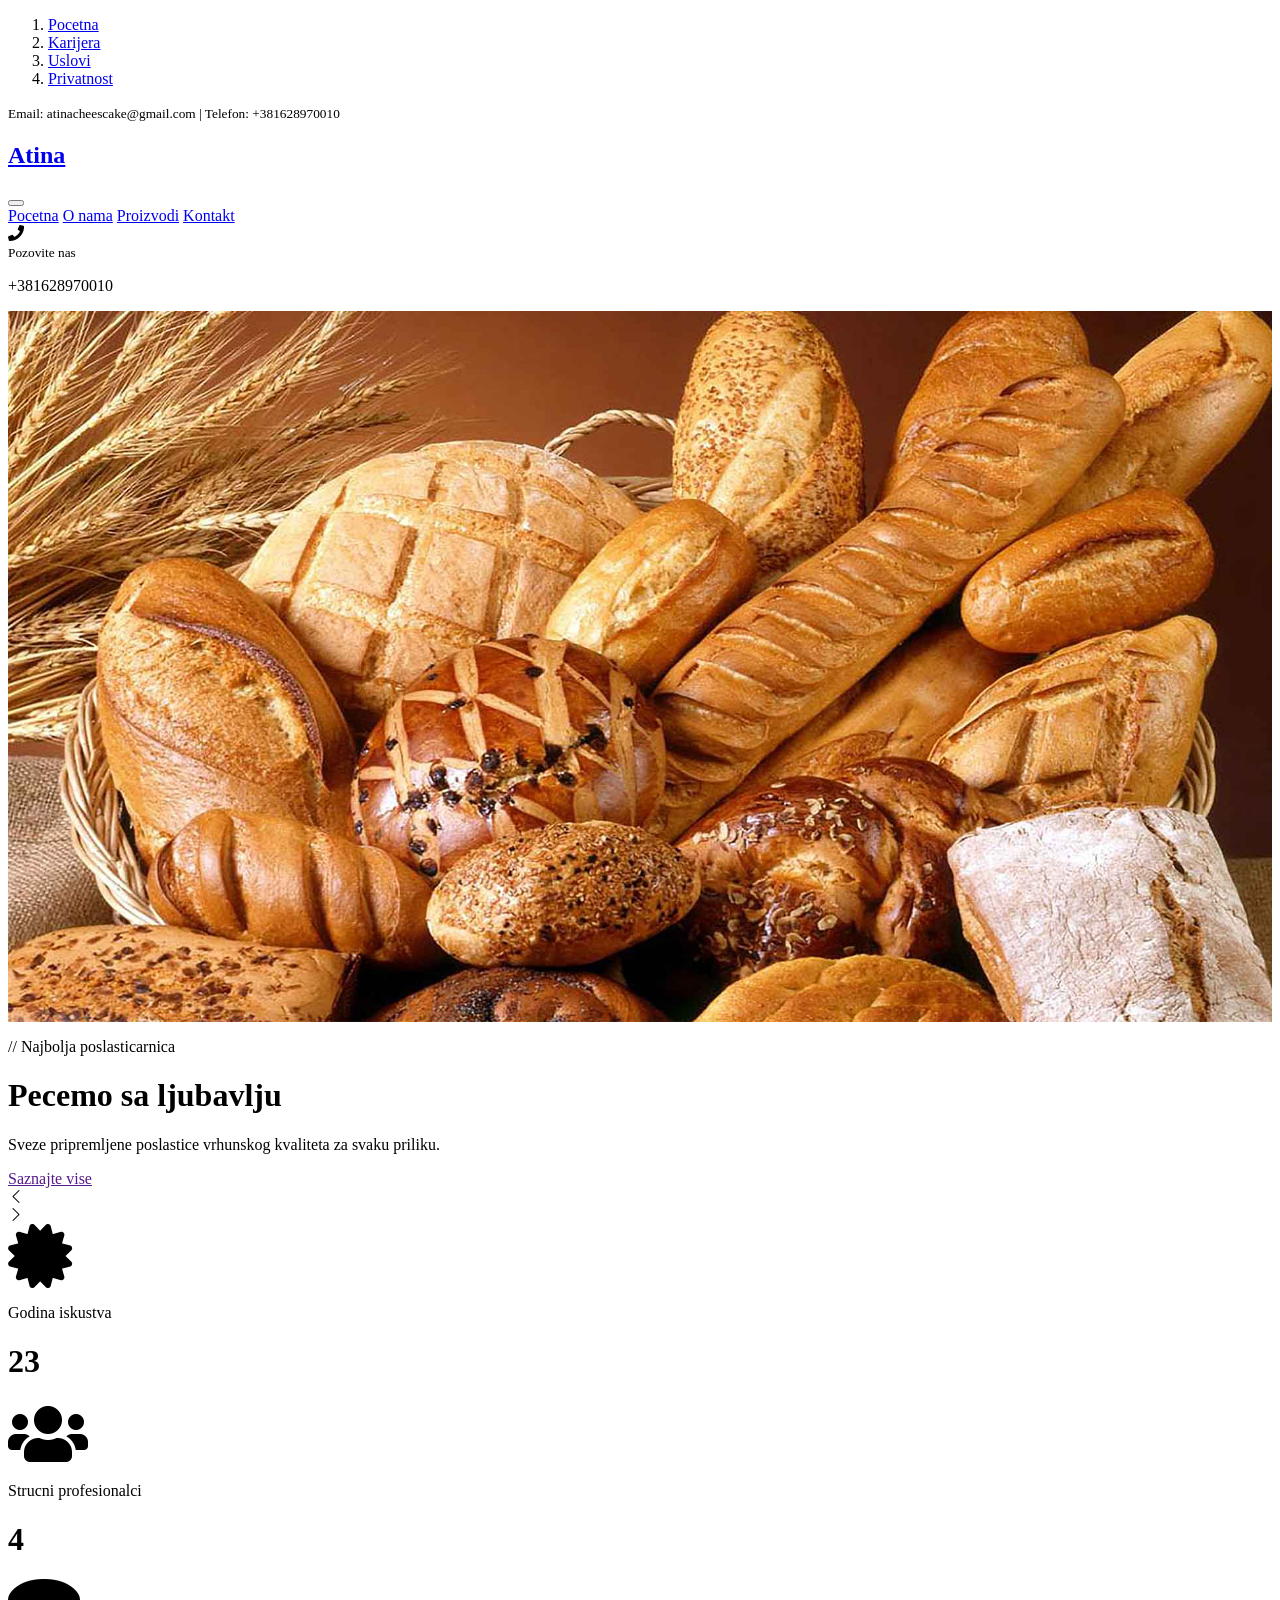
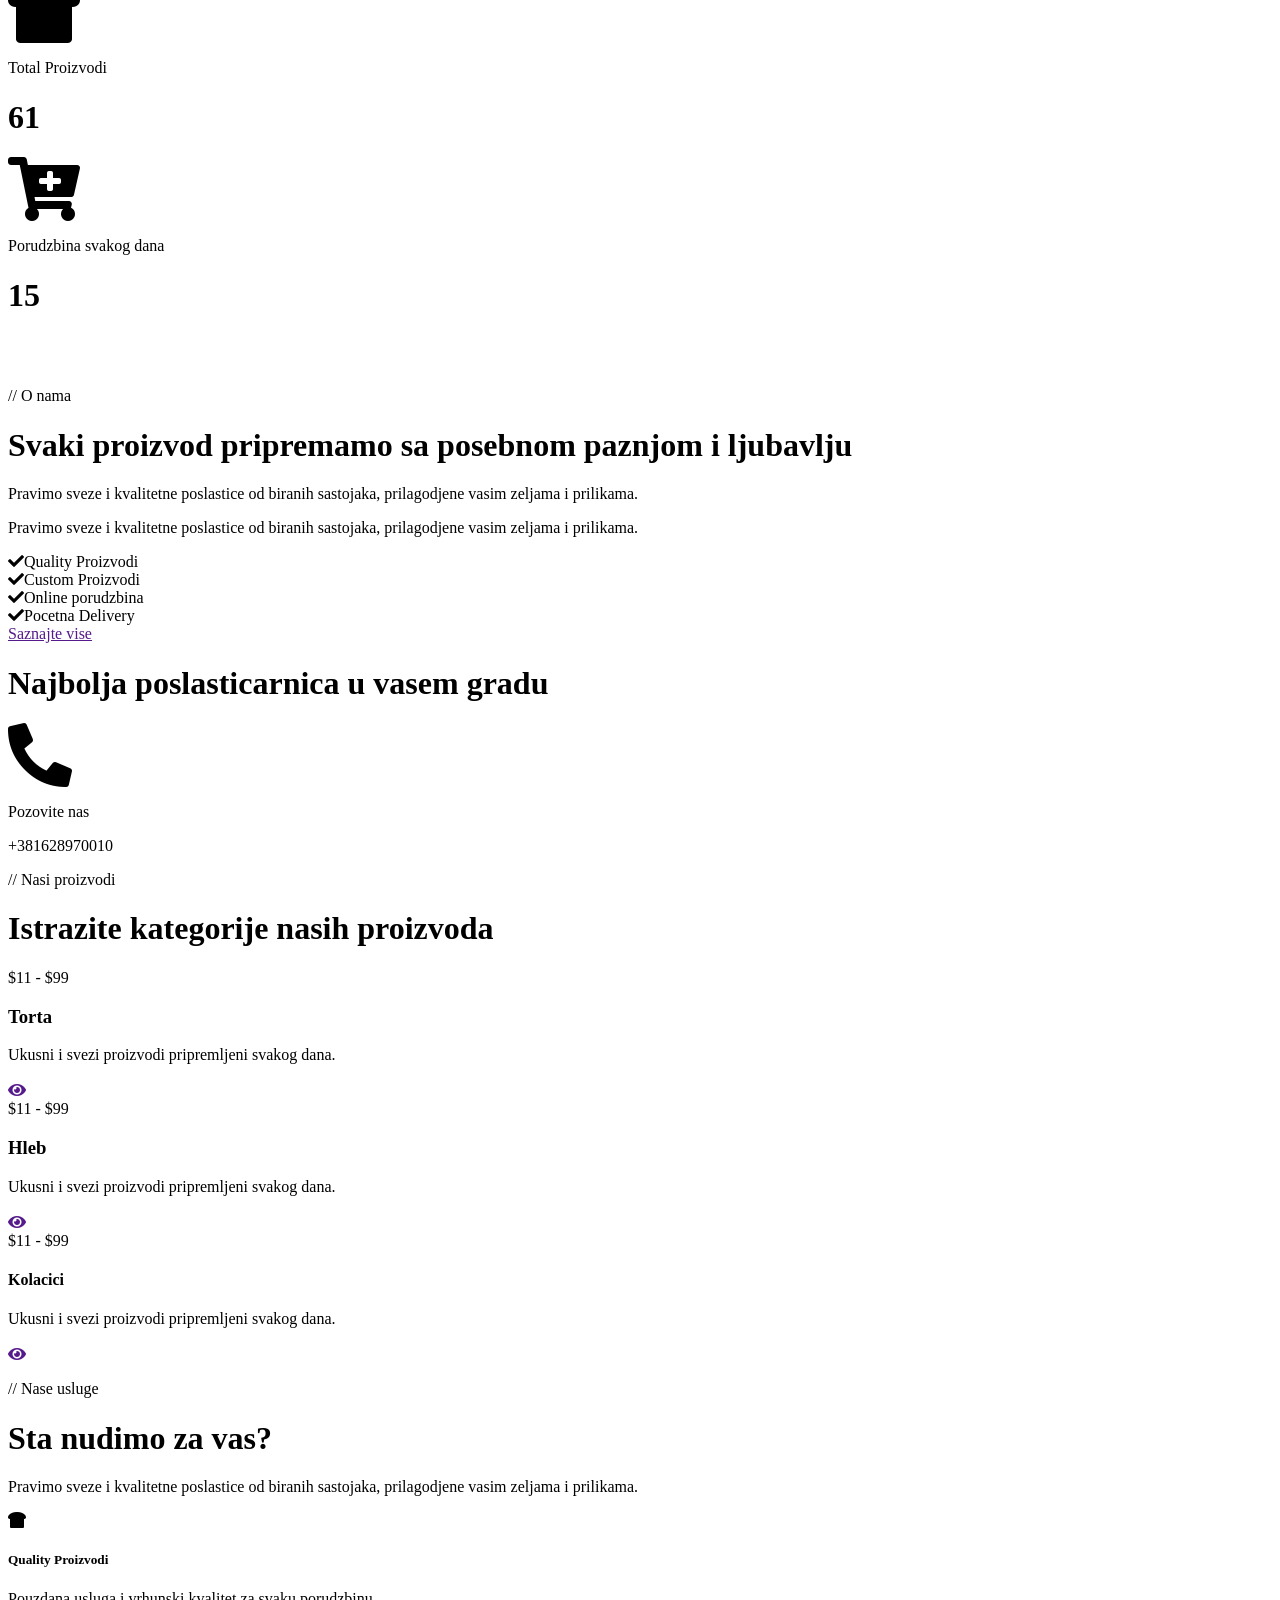
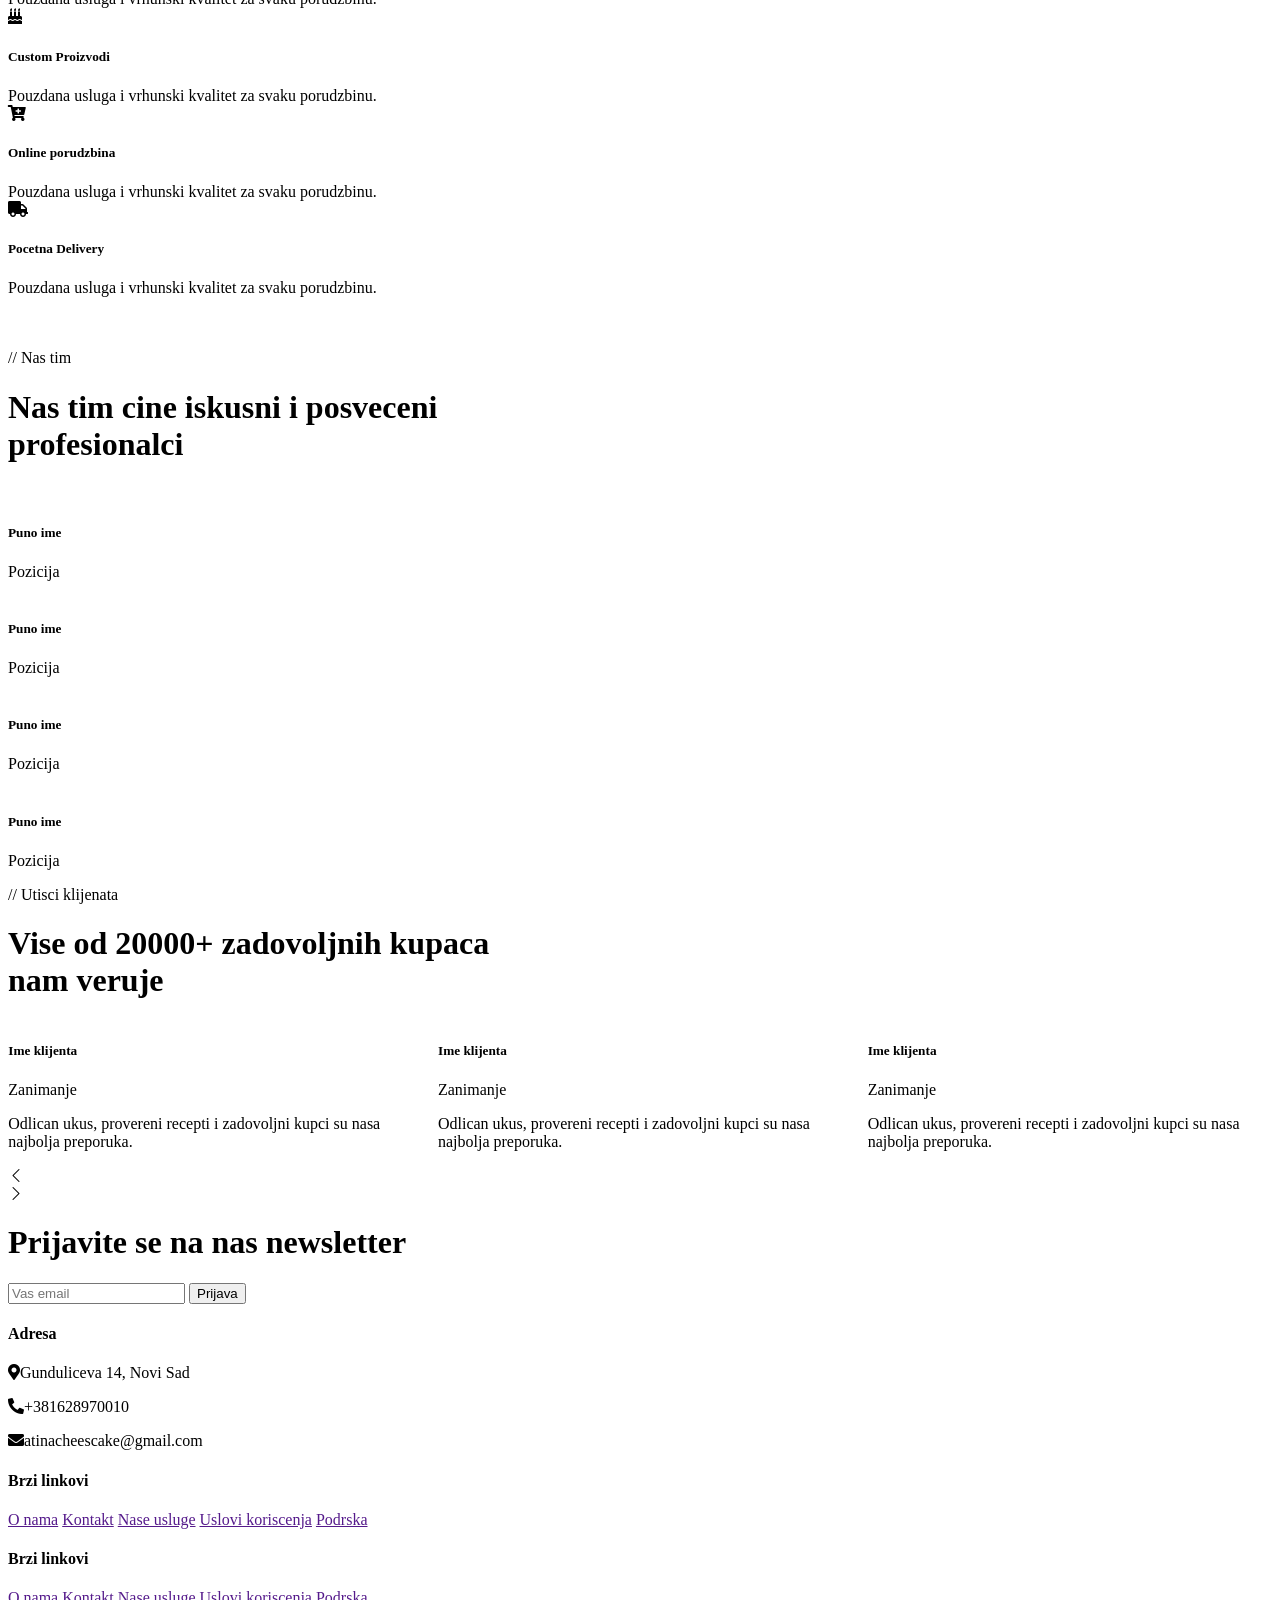
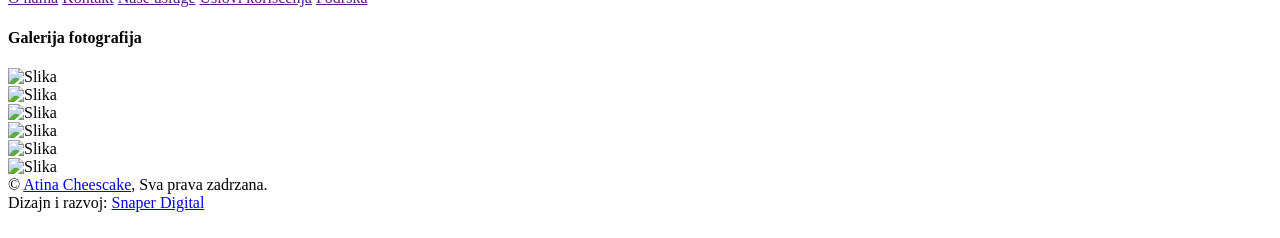
==== index.html @ cf8da7e0 "Set up Atina website content and localization Applied requested branding, contact details, navigatio" ====
<!DOCTYPE html>
<html lang="sr">

<head>
    <meta charset="utf-8">
    <title>Atina - Poslasticarnica</title>
    <meta content="width=device-width, initial-scale=1.0" name="viewport">
    <meta content="" name="keywords">
    <meta content="" name="description">

    <!-- Favicon -->
    <link href="img/favicon.ico" rel="icon">

    <!-- Google Web Fonts -->
    <link rel="preconnect" href="https://fonts.googleapis.com">
    <link rel="preconnect" href="https://fonts.gstatic.com" crossorigin>
    <link href="https://fonts.googleapis.com/css2?family=Roboto:wght@400;500&family=Playfair+Display:wght@600;700&display=swap" rel="stylesheet"> 

    <!-- Icon Font Stylesheet -->
    <link href="https://cdnjs.cloudflare.com/ajax/libs/font-awesome/5.10.0/css/all.min.css" rel="stylesheet">
    <link href="https://cdn.jsdelivr.net/npm/bootstrap-icons@1.4.1/font/bootstrap-icons.css" rel="stylesheet">

    <!-- Libraries Stylesheet -->
    <link href="lib/animate/animate.min.css" rel="stylesheet">
    <link href="lib/owlcarousel/assets/owl.carousel.min.css" rel="stylesheet">

    <!-- Customized Bootstrap Stylesheet -->
    <link href="css/bootstrap.min.css" rel="stylesheet">

    <!-- Template Stylesheet -->
    <link href="css/style.css" rel="stylesheet">
</head>

<body>
    <!-- Spinner Start -->
    <div id="spinner" class="show bg-white position-fixed translate-middle w-100 vh-100 top-50 start-50 d-flex align-items-center justify-content-center">
        <div class="spinner-grow text-primary" role="status"></div>
    </div>
    <!-- Spinner End -->

    <!-- Topbar Start -->
    <div class="container-fluid top-bar bg-dark text-light px-0 wow fadeIn" data-wow-delay="0.1s">
        <div class="row gx-0 align-items-center d-none d-lg-flex">
            <div class="col-lg-6 px-5 text-start">
                <ol class="breadcrumb mb-0">
                    <li class="breadcrumb-item"><a class="small text-light" href="#">Pocetna</a></li>
                    <li class="breadcrumb-item"><a class="small text-light" href="#">Karijera</a></li>
                    <li class="breadcrumb-item"><a class="small text-light" href="#">Uslovi</a></li>
                    <li class="breadcrumb-item"><a class="small text-light" href="#">Privatnost</a></li>
                </ol>
            </div>
            <div class="col-lg-6 px-5 text-end">
                <small>Email: atinacheescake@gmail.com | Telefon: +381628970010</small>
            </div>
        </div>
    </div>
    <!-- Topbar End -->

    <!-- Navbar Start -->
    <nav class="navbar navbar-expand-lg navbar-dark fixed-top py-lg-0 px-lg-5 wow fadeIn" data-wow-delay="0.1s">
        <a href="index.html" class="navbar-brand ms-4 ms-lg-0">
            <h1 class="text-primary m-0">Atina</h1>
        </a>
        <button type="button" class="navbar-toggler me-4" data-bs-toggle="collapse" data-bs-target="#navbarCollapse">
            <span class="navbar-toggler-icon"></span>
        </button>
        <div class="collapse navbar-collapse" id="navbarCollapse">
            <div class="navbar-nav mx-auto p-4 p-lg-0">
                <a href="index.html" class="nav-item nav-link active">Pocetna</a>
                <a href="about.html" class="nav-item nav-link">O nama</a>
                <a href="product.html" class="nav-item nav-link">Proizvodi</a>
                <a href="contact.html" class="nav-item nav-link">Kontakt</a>
            </div>
            <div class=" d-none d-lg-flex">
                <div class="flex-shrink-0 btn-lg-square border border-light rounded-circle">
                    <i class="fa fa-phone text-primary"></i>
                </div>
                <div class="ps-3">
                    <small class="text-primary mb-0">Pozovite nas</small>
                    <p class="text-light fs-5 mb-0">+381628970010</p>
                </div>
            </div>
        </div>
    </nav>
    <!-- Navbar End -->

    <!-- Carousel Start -->
    <div class="container-fluid p-0 pb-5 wow fadeIn" data-wow-delay="0.1s">
        <div class="owl-carousel header-carousel position-relative">
            <div class="owl-carousel-item position-relative">
                <img class="img-fluid" src="img/carousel-1.jpg" alt="">
                <div class="owl-carousel-inner">
                    <div class="container">
                        <div class="row justify-content-start">
                            <div class="col-lg-8">
                                <p class="text-primary text-uppercase fw-bold mb-2">// Najbolja poslasticarnica</p>
                                <h1 class="display-1 text-light mb-4 animated slideInDown">Pecemo sa ljubavlju</h1>
                                <p class="text-light fs-5 mb-4 pb-3">Sveze pripremljene poslastice vrhunskog kvaliteta za svaku priliku.</p>
                                <a href="" class="btn btn-primary rounded-pill py-3 px-5">Saznajte vise</a>
                            </div>
                        </div>
                    </div>
                </div>
            </div>
            <div class="owl-carousel-item position-relative">
                <img class="img-fluid" src="img/carousel-2.jpg" alt="">
                <div class="owl-carousel-inner">
                    <div class="container">
                        <div class="row justify-content-start">
                            <div class="col-lg-8">
                                <p class="text-primary text-uppercase fw-bold mb-2">// Najbolja poslasticarnica</p>
                                <h1 class="display-1 text-light mb-4 animated slideInDown">Pecemo sa ljubavlju</h1>
                                <p class="text-light fs-5 mb-4 pb-3">Sveze pripremljene poslastice vrhunskog kvaliteta za svaku priliku.</p>
                                <a href="" class="btn btn-primary rounded-pill py-3 px-5">Saznajte vise</a>
                            </div>
                        </div>
                    </div>
                </div>
            </div>
        </div>
    </div>
    <!-- Carousel End -->

    <!-- Facts Start -->
    <div class="container-xxl py-6">
        <div class="container">
            <div class="row g-4">
                <div class="col-lg-3 col-md-6 wow fadeIn" data-wow-delay="0.1s">
                    <div class="fact-item bg-light rounded text-center h-100 p-5">
                        <i class="fa fa-certificate fa-4x text-primary mb-4"></i>
                        <p class="mb-2">Godina iskustva</p>
                        <h1 class="display-5 mb-0" data-toggle="counter-up">50</h1>
                    </div>
                </div>
                <div class="col-lg-3 col-md-6 wow fadeIn" data-wow-delay="0.3s">
                    <div class="fact-item bg-light rounded text-center h-100 p-5">
                        <i class="fa fa-users fa-4x text-primary mb-4"></i>
                        <p class="mb-2">Strucni profesionalci</p>
                        <h1 class="display-5 mb-0" data-toggle="counter-up">8</h1>
                    </div>
                </div>
                <div class="col-lg-3 col-md-6 wow fadeIn" data-wow-delay="0.5s">
                    <div class="fact-item bg-light rounded text-center h-100 p-5">
                        <i class="fa fa-bread-slice fa-4x text-primary mb-4"></i>
                        <p class="mb-2">Total Proizvodi</p>
                        <h1 class="display-5 mb-0" data-toggle="counter-up">135</h1>
                    </div>
                </div>
                <div class="col-lg-3 col-md-6 wow fadeIn" data-wow-delay="0.7s">
                    <div class="fact-item bg-light rounded text-center h-100 p-5">
                        <i class="fa fa-cart-plus fa-4x text-primary mb-4"></i>
                        <p class="mb-2">Porudzbina svakog dana</p>
                        <h1 class="display-5 mb-0" data-toggle="counter-up">35</h1>
                    </div>
                </div>
            </div>
        </div>
    </div>
    <!-- Facts End -->

    <!-- O nama Start -->
    <div class="container-xxl py-6">
        <div class="container">
            <div class="row g-5">
                <div class="col-lg-6 wow fadeInUp" data-wow-delay="0.1s">
                    <div class="row img-twice position-relative h-100">
                        <div class="col-6">
                            <img class="img-fluid rounded" src="img/about-1.jpg" alt="">
                        </div>
                        <div class="col-6 align-self-end">
                            <img class="img-fluid rounded" src="img/about-2.jpg" alt="">
                        </div>
                    </div>
                </div>
                <div class="col-lg-6 wow fadeInUp" data-wow-delay="0.5s">
                    <div class="h-100">
                        <p class="text-primary text-uppercase mb-2">// O nama</p>
                        <h1 class="display-6 mb-4">Svaki proizvod pripremamo sa posebnom paznjom i ljubavlju</h1>
                        <p>Pravimo sveze i kvalitetne poslastice od biranih sastojaka, prilagodjene vasim zeljama i prilikama.</p>
                        <p>Pravimo sveze i kvalitetne poslastice od biranih sastojaka, prilagodjene vasim zeljama i prilikama.</p>
                        <div class="row g-2 mb-4">
                            <div class="col-sm-6">
                                <i class="fa fa-check text-primary me-2"></i>Quality Proizvodi
                            </div>
                            <div class="col-sm-6">
                                <i class="fa fa-check text-primary me-2"></i>Custom Proizvodi
                            </div>
                            <div class="col-sm-6">
                                <i class="fa fa-check text-primary me-2"></i>Online porudzbina
                            </div>
                            <div class="col-sm-6">
                                <i class="fa fa-check text-primary me-2"></i>Pocetna Delivery
                            </div>
                        </div>
                        <a class="btn btn-primary rounded-pill py-3 px-5" href="">Saznajte vise</a>
                    </div>
                </div>
            </div>
        </div>
    </div>
    <!-- O nama End -->

    <!-- Product Start -->
    <div class="container-xxl bg-light my-6 py-6 pt-0">
        <div class="container">
            <div class="bg-primary text-light rounded-bottom p-5 my-6 mt-0 wow fadeInUp" data-wow-delay="0.1s">
                <div class="row g-4 align-items-center">
                    <div class="col-lg-6">
                        <h1 class="display-4 text-light mb-0">Najbolja poslasticarnica u vasem gradu</h1>
                    </div>
                    <div class="col-lg-6 text-lg-end">
                        <div class="d-inline-flex align-items-center text-start">
                            <i class="fa fa-phone-alt fa-4x flex-shrink-0"></i>
                            <div class="ms-4">
                                <p class="fs-5 fw-bold mb-0">Pozovite nas</p>
                                <p class="fs-1 fw-bold mb-0">+381628970010</p>
                            </div>
                        </div>
                    </div>
                </div>
            </div>
            <div class="text-center mx-auto mb-5 wow fadeInUp" data-wow-delay="0.1s" style="max-width: 500px;">
                <p class="text-primary text-uppercase mb-2">// Nasi proizvodi</p>
                <h1 class="display-6 mb-4">Istrazite kategorije nasih proizvoda</h1>
            </div>
            <div class="row g-4">
                <div class="col-lg-4 col-md-6 wow fadeInUp" data-wow-delay="0.1s">
                    <div class="product-item d-flex flex-column bg-white rounded overflow-hidden h-100">
                        <div class="text-center p-4">
                            <div class="d-inline-block border border-primary rounded-pill px-3 mb-3">$11 - $99</div>
                            <h3 class="mb-3">Torta</h3>
                            <span>Ukusni i svezi proizvodi pripremljeni svakog dana.</span>
                        </div>
                        <div class="position-relative mt-auto">
                            <img class="img-fluid" src="img/product-1.jpg" alt="">
                            <div class="product-overlay">
                                <a class="btn btn-lg-square btn-outline-light rounded-circle" href=""><i class="fa fa-eye text-primary"></i></a>
                            </div>
                        </div>
                    </div>
                </div>
                <div class="col-lg-4 col-md-6 wow fadeInUp" data-wow-delay="0.3s">
                    <div class="product-item d-flex flex-column bg-white rounded overflow-hidden h-100">
                        <div class="text-center p-4">
                            <div class="d-inline-block border border-primary rounded-pill pt-1 px-3 mb-3">$11 - $99</div>
                            <h3 class="mb-3">Hleb</h3>
                            <span>Ukusni i svezi proizvodi pripremljeni svakog dana.</span>
                        </div>
                        <div class="position-relative mt-auto">
                            <img class="img-fluid" src="img/product-2.jpg" alt="">
                            <div class="product-overlay">
                                <a class="btn btn-lg-square btn-outline-light rounded-circle" href=""><i class="fa fa-eye text-primary"></i></a>
                            </div>
                        </div>
                    </div>
                </div>
                <div class="col-lg-4 col-md-6 wow fadeInUp" data-wow-delay="0.5s">
                    <div class="product-item d-flex flex-column bg-white rounded overflow-hidden h-100">
                        <div class="text-center p-4">
                            <div class="d-inline-block border border-primary rounded-pill pt-1 px-3 mb-3">$11 - $99</div>
                            <h4 class="mb-3">Kolacici</h4>
                            <span>Ukusni i svezi proizvodi pripremljeni svakog dana.</span>
                        </div>
                        <div class="position-relative mt-auto">
                            <img class="img-fluid" src="img/product-3.jpg" alt="">
                            <div class="product-overlay">
                                <a class="btn btn-lg-square btn-outline-light rounded-circle" href=""><i class="fa fa-eye text-primary"></i></a>
                            </div>
                        </div>
                    </div>
                </div>
            </div>
        </div>
    </div>
    <!-- Product End -->

    <!-- Service Start -->
    <div class="container-xxl py-6">
        <div class="container">
            <div class="row g-5">
                <div class="col-lg-6 wow fadeInUp" data-wow-delay="0.1s">
                    <p class="text-primary text-uppercase mb-2">// Nase usluge</p>
                    <h1 class="display-6 mb-4">Sta nudimo za vas?</h1>
                    <p class="mb-5">Pravimo sveze i kvalitetne poslastice od biranih sastojaka, prilagodjene vasim zeljama i prilikama.</p>
                    <div class="row gy-5 gx-4">
                        <div class="col-sm-6 wow fadeIn" data-wow-delay="0.1s">
                            <div class="d-flex align-items-center mb-3">
                                <div class="flex-shrink-0 btn-square bg-primary rounded-circle me-3">
                                    <i class="fa fa-bread-slice text-white"></i>
                                </div>
                                <h5 class="mb-0">Quality Proizvodi</h5>
                            </div>
                            <span>Pouzdana usluga i vrhunski kvalitet za svaku porudzbinu.</span>
                        </div>
                        <div class="col-sm-6 wow fadeIn" data-wow-delay="0.2s">
                            <div class="d-flex align-items-center mb-3">
                                <div class="flex-shrink-0 btn-square bg-primary rounded-circle me-3">
                                    <i class="fa fa-birthday-cake text-white"></i>
                                </div>
                                <h5 class="mb-0">Custom Proizvodi</h5>
                            </div>
                            <span>Pouzdana usluga i vrhunski kvalitet za svaku porudzbinu.</span>
                        </div>
                        <div class="col-sm-6 wow fadeIn" data-wow-delay="0.3s">
                            <div class="d-flex align-items-center mb-3">
                                <div class="flex-shrink-0 btn-square bg-primary rounded-circle me-3">
                                    <i class="fa fa-cart-plus text-white"></i>
                                </div>
                                <h5 class="mb-0">Online porudzbina</h5>
                            </div>
                            <span>Pouzdana usluga i vrhunski kvalitet za svaku porudzbinu.</span>
                        </div>
                        <div class="col-sm-6 wow fadeIn" data-wow-delay="0.4s">
                            <div class="d-flex align-items-center mb-3">
                                <div class="flex-shrink-0 btn-square bg-primary rounded-circle me-3">
                                    <i class="fa fa-truck text-white"></i>
                                </div>
                                <h5 class="mb-0">Pocetna Delivery</h5>
                            </div>
                            <span>Pouzdana usluga i vrhunski kvalitet za svaku porudzbinu.</span>
                        </div>
                    </div>
                </div>
                <div class="col-lg-6 wow fadeInUp" data-wow-delay="0.5s">
                    <div class="row img-twice position-relative h-100">
                        <div class="col-6">
                            <img class="img-fluid rounded" src="img/service-1.jpg" alt="">
                        </div>
                        <div class="col-6 align-self-end">
                            <img class="img-fluid rounded" src="img/service-2.jpg" alt="">
                        </div>
                    </div>
                </div>
            </div>
        </div>
    </div>
    <!-- Service End -->

    <!-- Team Start -->
    <div class="container-xxl py-6">
        <div class="container">
            <div class="text-center mx-auto mb-5 wow fadeInUp" data-wow-delay="0.1s" style="max-width: 500px;">
                <p class="text-primary text-uppercase mb-2">// Nas tim</p>
                <h1 class="display-6 mb-4">Nas tim cine iskusni i posveceni profesionalci</h1>
            </div>
            <div class="row g-4">
                <div class="col-lg-3 col-md-6 wow fadeInUp" data-wow-delay="0.1s">
                    <div class="team-item text-center rounded overflow-hidden">
                        <img class="img-fluid" src="img/team-1.jpg" alt="">
                        <div class="team-text">
                            <div class="team-title">
                                <h5>Puno ime</h5>
                                <span>Pozicija</span>
                            </div>
                        </div>
                    </div>
                </div>
                <div class="col-lg-3 col-md-6 wow fadeInUp" data-wow-delay="0.3s">
                    <div class="team-item text-center rounded overflow-hidden">
                        <img class="img-fluid" src="img/team-2.jpg" alt="">
                        <div class="team-text">
                            <div class="team-title">
                                <h5>Puno ime</h5>
                                <span>Pozicija</span>
                            </div>
                        </div>
                    </div>
                </div>
                <div class="col-lg-3 col-md-6 wow fadeInUp" data-wow-delay="0.5s">
                    <div class="team-item text-center rounded overflow-hidden">
                        <img class="img-fluid" src="img/team-3.jpg" alt="">
                        <div class="team-text">
                            <div class="team-title">
                                <h5>Puno ime</h5>
                                <span>Pozicija</span>
                            </div>
                        </div>
                    </div>
                </div>
                <div class="col-lg-3 col-md-6 wow fadeInUp" data-wow-delay="0.7s">
                    <div class="team-item text-center rounded overflow-hidden">
                        <img class="img-fluid" src="img/team-4.jpg" alt="">
                        <div class="team-text">
                            <div class="team-title">
                                <h5>Puno ime</h5>
                                <span>Pozicija</span>
                            </div>
                        </div>
                    </div>
                </div>
            </div>
        </div>
    </div>
    <!-- Team End -->

    <!-- Testimonial Start -->
    <div class="container-xxl bg-light my-6 py-6 pb-0">
        <div class="container">
            <div class="text-center mx-auto mb-5 wow fadeInUp" data-wow-delay="0.1s" style="max-width: 500px;">
                <p class="text-primary text-uppercase mb-2">// Utisci klijenata</p>
                <h1 class="display-6 mb-4">Vise od 20000+ zadovoljnih kupaca nam veruje</h1>
            </div>
            <div class="owl-carousel testimonial-carousel wow fadeInUp" data-wow-delay="0.1s">
                <div class="testimonial-item bg-white rounded p-4">
                    <div class="d-flex align-items-center mb-4">
                        <img class="flex-shrink-0 rounded-circle border p-1" src="img/testimonial-1.jpg" alt="">
                        <div class="ms-4">
                            <h5 class="mb-1">Ime klijenta</h5>
                            <span>Zanimanje</span>
                        </div>
                    </div>
                    <p class="mb-0">Odlican ukus, provereni recepti i zadovoljni kupci su nasa najbolja preporuka.</p>
                </div>
                <div class="testimonial-item bg-white rounded p-4">
                    <div class="d-flex align-items-center mb-4">
                        <img class="flex-shrink-0 rounded-circle border p-1" src="img/testimonial-2.jpg" alt="">
                        <div class="ms-4">
                            <h5 class="mb-1">Ime klijenta</h5>
                            <span>Zanimanje</span>
                        </div>
                    </div>
                    <p class="mb-0">Odlican ukus, provereni recepti i zadovoljni kupci su nasa najbolja preporuka.</p>
                </div>
                <div class="testimonial-item bg-white rounded p-4">
                    <div class="d-flex align-items-center mb-4">
                        <img class="flex-shrink-0 rounded-circle border p-1" src="img/testimonial-3.jpg" alt="">
                        <div class="ms-4">
                            <h5 class="mb-1">Ime klijenta</h5>
                            <span>Zanimanje</span>
                        </div>
                    </div>
                    <p class="mb-0">Odlican ukus, provereni recepti i zadovoljni kupci su nasa najbolja preporuka.</p>
                </div>
                <div class="testimonial-item bg-white rounded p-4">
                    <div class="d-flex align-items-center mb-4">
                        <img class="flex-shrink-0 rounded-circle border p-1" src="img/testimonial-4.jpg" alt="">
                        <div class="ms-4">
                            <h5 class="mb-1">Ime klijenta</h5>
                            <span>Zanimanje</span>
                        </div>
                    </div>
                    <p class="mb-0">Odlican ukus, provereni recepti i zadovoljni kupci su nasa najbolja preporuka.</p>
                </div>
            </div>
            <div class="bg-primary text-light rounded-top p-5 my-6 mb-0 wow fadeInUp" data-wow-delay="0.1s">
                <div class="row align-items-center">
                    <div class="col-md-6">
                        <h1 class="display-4 text-light mb-0">Prijavite se na nas newsletter</h1>
                    </div>
                    <div class="col-md-6 text-md-end">
                        <div class="position-relative">
                            <input class="form-control bg-transparent border-light w-100 py-3 ps-4 pe-5" type="text" placeholder="Vas email">
                            <button type="button" class="btn btn-dark py-2 px-3 position-absolute top-0 end-0 mt-2 me-2">Prijava</button>
                        </div>
                    </div>
                </div>
            </div>
        </div>
    </div>
    <!-- Testimonial End -->

    <!-- Footer Start -->
    <div class="container-fluid bg-dark text-light footer my-6 mb-0 py-5 wow fadeIn" data-wow-delay="0.1s">
        <div class="container py-5">
            <div class="row g-5">
                <div class="col-lg-3 col-md-6">
                    <h4 class="text-light mb-4">Adresa</h4>
                    <p class="mb-2"><i class="fa fa-map-marker-alt me-3"></i>Gunduliceva 14, Novi Sad</p>
                    <p class="mb-2"><i class="fa fa-phone-alt me-3"></i>+381628970010</p>
                    <p class="mb-2"><i class="fa fa-envelope me-3"></i>atinacheescake@gmail.com</p>
                </div>
                <div class="col-lg-3 col-md-6">
                    <h4 class="text-light mb-4">Brzi linkovi</h4>
                    <a class="btn btn-link" href="">O nama</a>
                    <a class="btn btn-link" href="">Kontakt</a>
                    <a class="btn btn-link" href="">Nase usluge</a>
                    <a class="btn btn-link" href="">Uslovi koriscenja</a>
                    <a class="btn btn-link" href="">Podrska</a>
                </div>
                <div class="col-lg-3 col-md-6">
                    <h4 class="text-light mb-4">Brzi linkovi</h4>
                    <a class="btn btn-link" href="">O nama</a>
                    <a class="btn btn-link" href="">Kontakt</a>
                    <a class="btn btn-link" href="">Nase usluge</a>
                    <a class="btn btn-link" href="">Uslovi koriscenja</a>
                    <a class="btn btn-link" href="">Podrska</a>
                </div>
                <div class="col-lg-3 col-md-6">
                    <h4 class="text-light mb-4">Galerija fotografija</h4>
                    <div class="row g-2">
                        <div class="col-4">
                            <img class="img-fluid bg-light rounded p-1" src="img/product-1.jpg" alt="Slika">
                        </div>
                        <div class="col-4">
                            <img class="img-fluid bg-light rounded p-1" src="img/product-2.jpg" alt="Slika">
                        </div>
                        <div class="col-4">
                            <img class="img-fluid bg-light rounded p-1" src="img/product-3.jpg" alt="Slika">
                        </div>
                        <div class="col-4">
                            <img class="img-fluid bg-light rounded p-1" src="img/product-2.jpg" alt="Slika">
                        </div>
                        <div class="col-4">
                            <img class="img-fluid bg-light rounded p-1" src="img/product-3.jpg" alt="Slika">
                        </div>
                        <div class="col-4">
                            <img class="img-fluid bg-light rounded p-1" src="img/product-1.jpg" alt="Slika">
                        </div>
                    </div>
                </div>
            </div>
        </div>
    </div>
    <!-- Footer End -->

    <!-- Copyright Start -->
    <div class="container-fluid copyright text-light py-4 wow fadeIn" data-wow-delay="0.1s">
        <div class="container">
            <div class="row">
                <div class="col-md-6 text-center text-md-start mb-3 mb-md-0">
                    &copy; <a href="#">Atina Cheescake</a>, Sva prava zadrzana.
                </div>
                <div class="col-md-6 text-center text-md-end">
                    Dizajn i razvoj: <a href="https://snaperdigital.com" target="_blank">Snaper Digital</a>
                </div>
            </div>
        </div>
    </div>
    <!-- Copyright End -->

    <!-- Back to Top -->
    <a href="#" class="btn btn-lg btn-primary btn-lg-square rounded-circle back-to-top"><i class="bi bi-arrow-up"></i></a>

    <!-- JavaScript Libraries -->
    <script src="https://code.jquery.com/jquery-3.4.1.min.js"></script>
    <script src="https://cdn.jsdelivr.net/npm/bootstrap@5.0.0/dist/js/bootstrap.bundle.min.js"></script>
    <script src="lib/wow/wow.min.js"></script>
    <script src="lib/easing/easing.min.js"></script>
    <script src="lib/waypoints/waypoints.min.js"></script>
    <script src="lib/counterup/counterup.min.js"></script>
    <script src="lib/owlcarousel/owl.carousel.min.js"></script>

    <!-- Template Javascript -->
    <script src="js/main.js"></script>
</body>

</html>
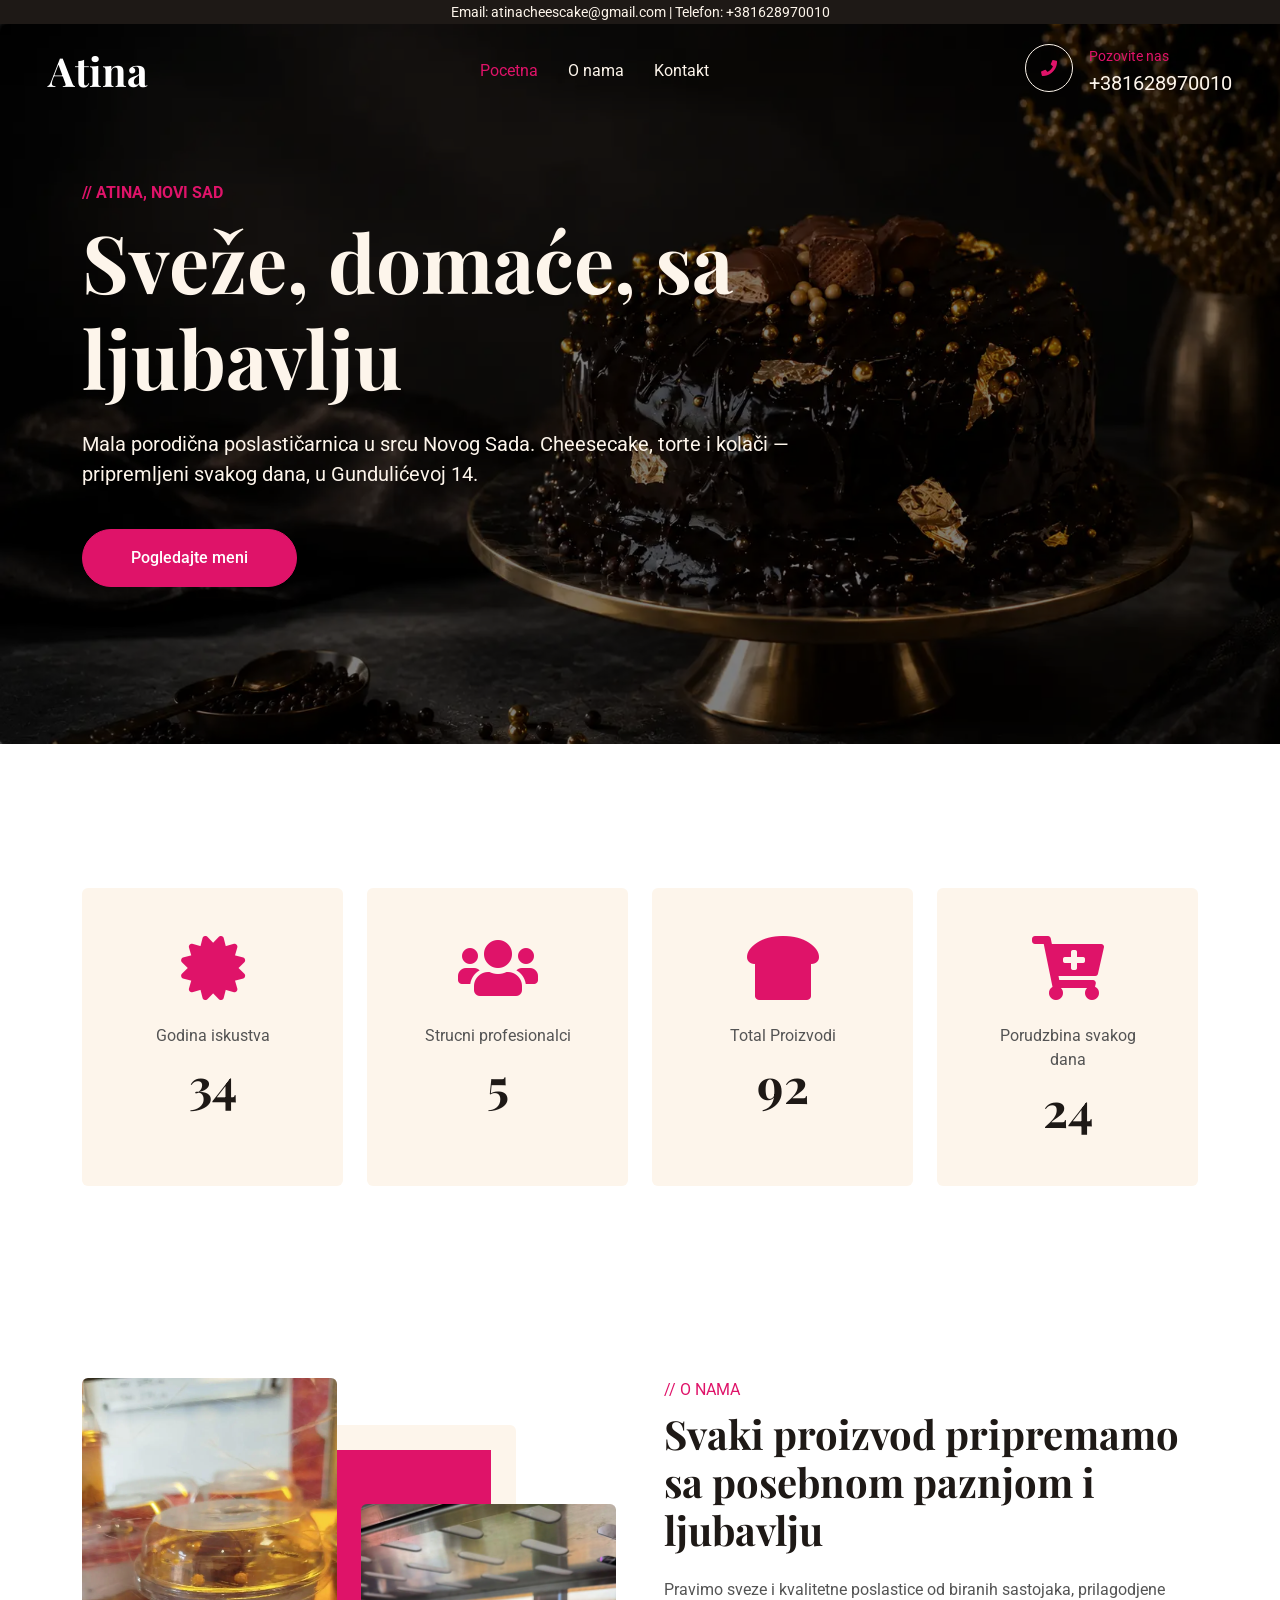
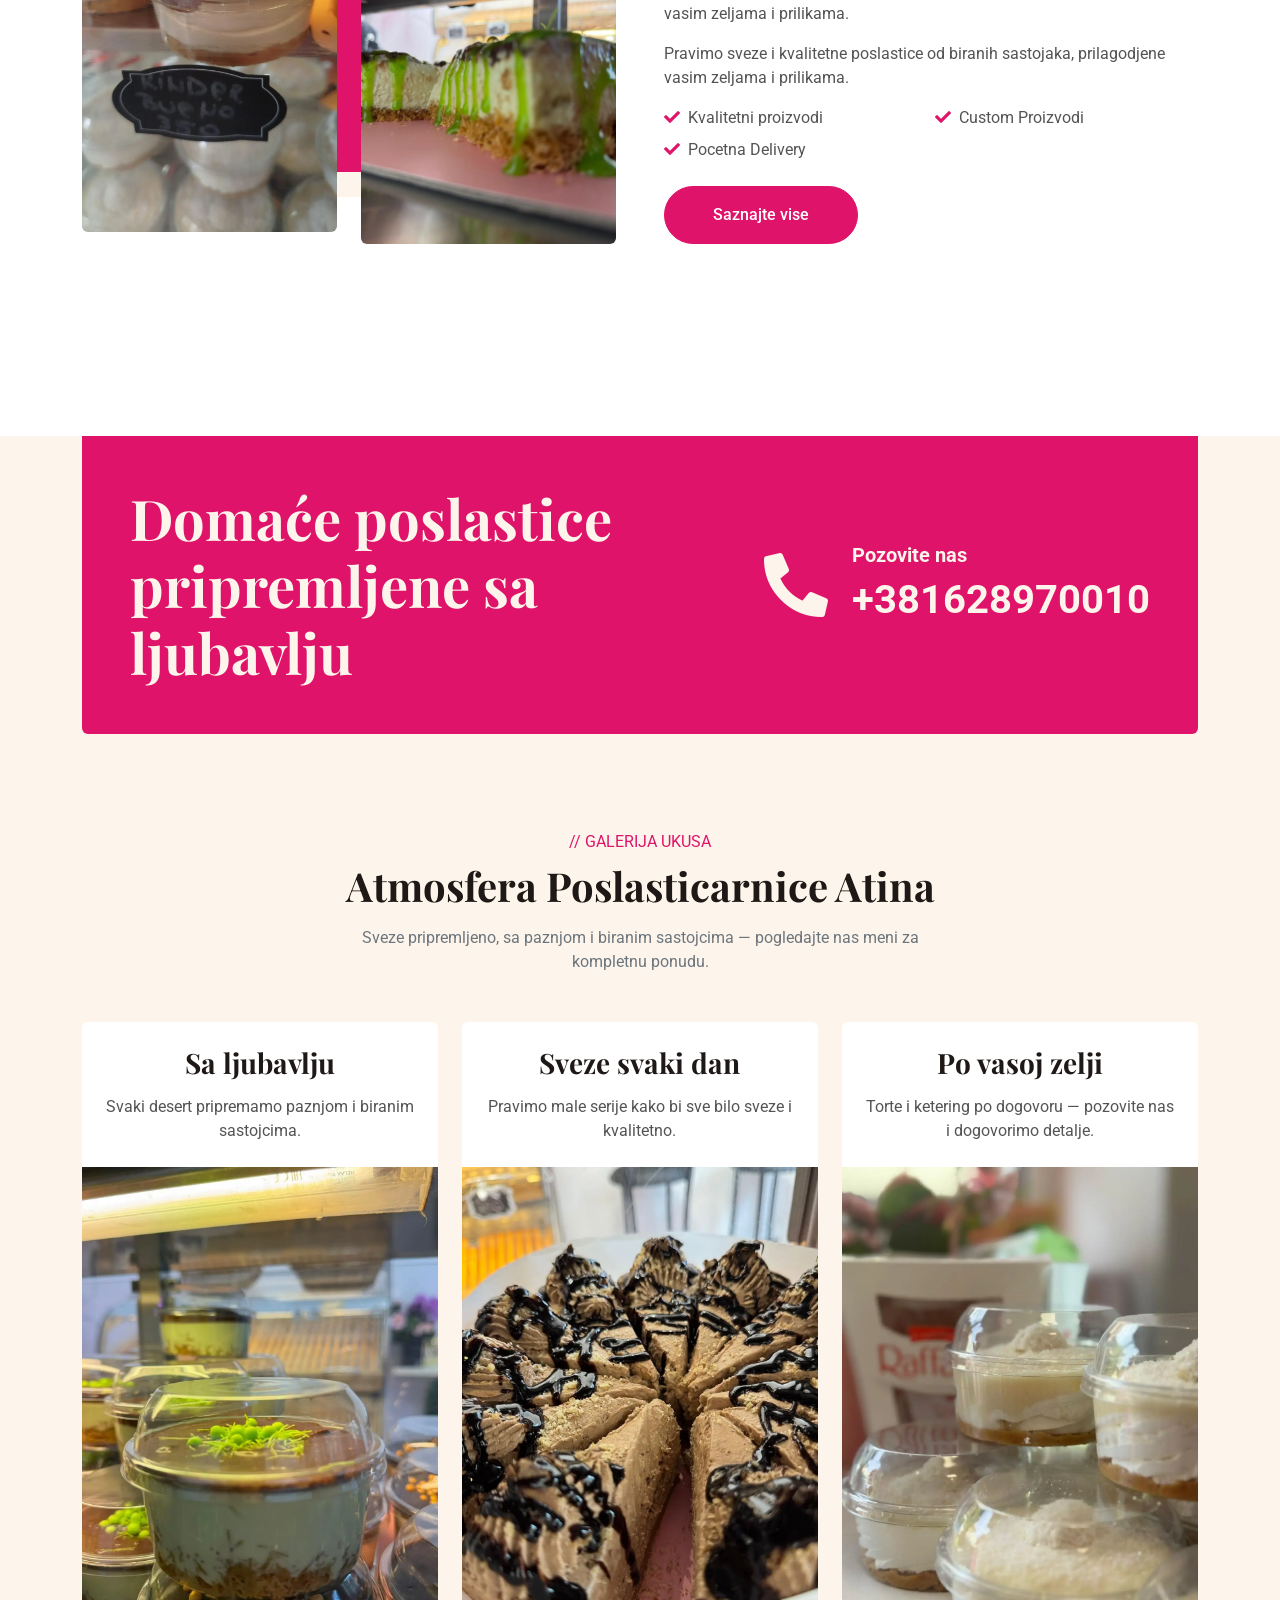
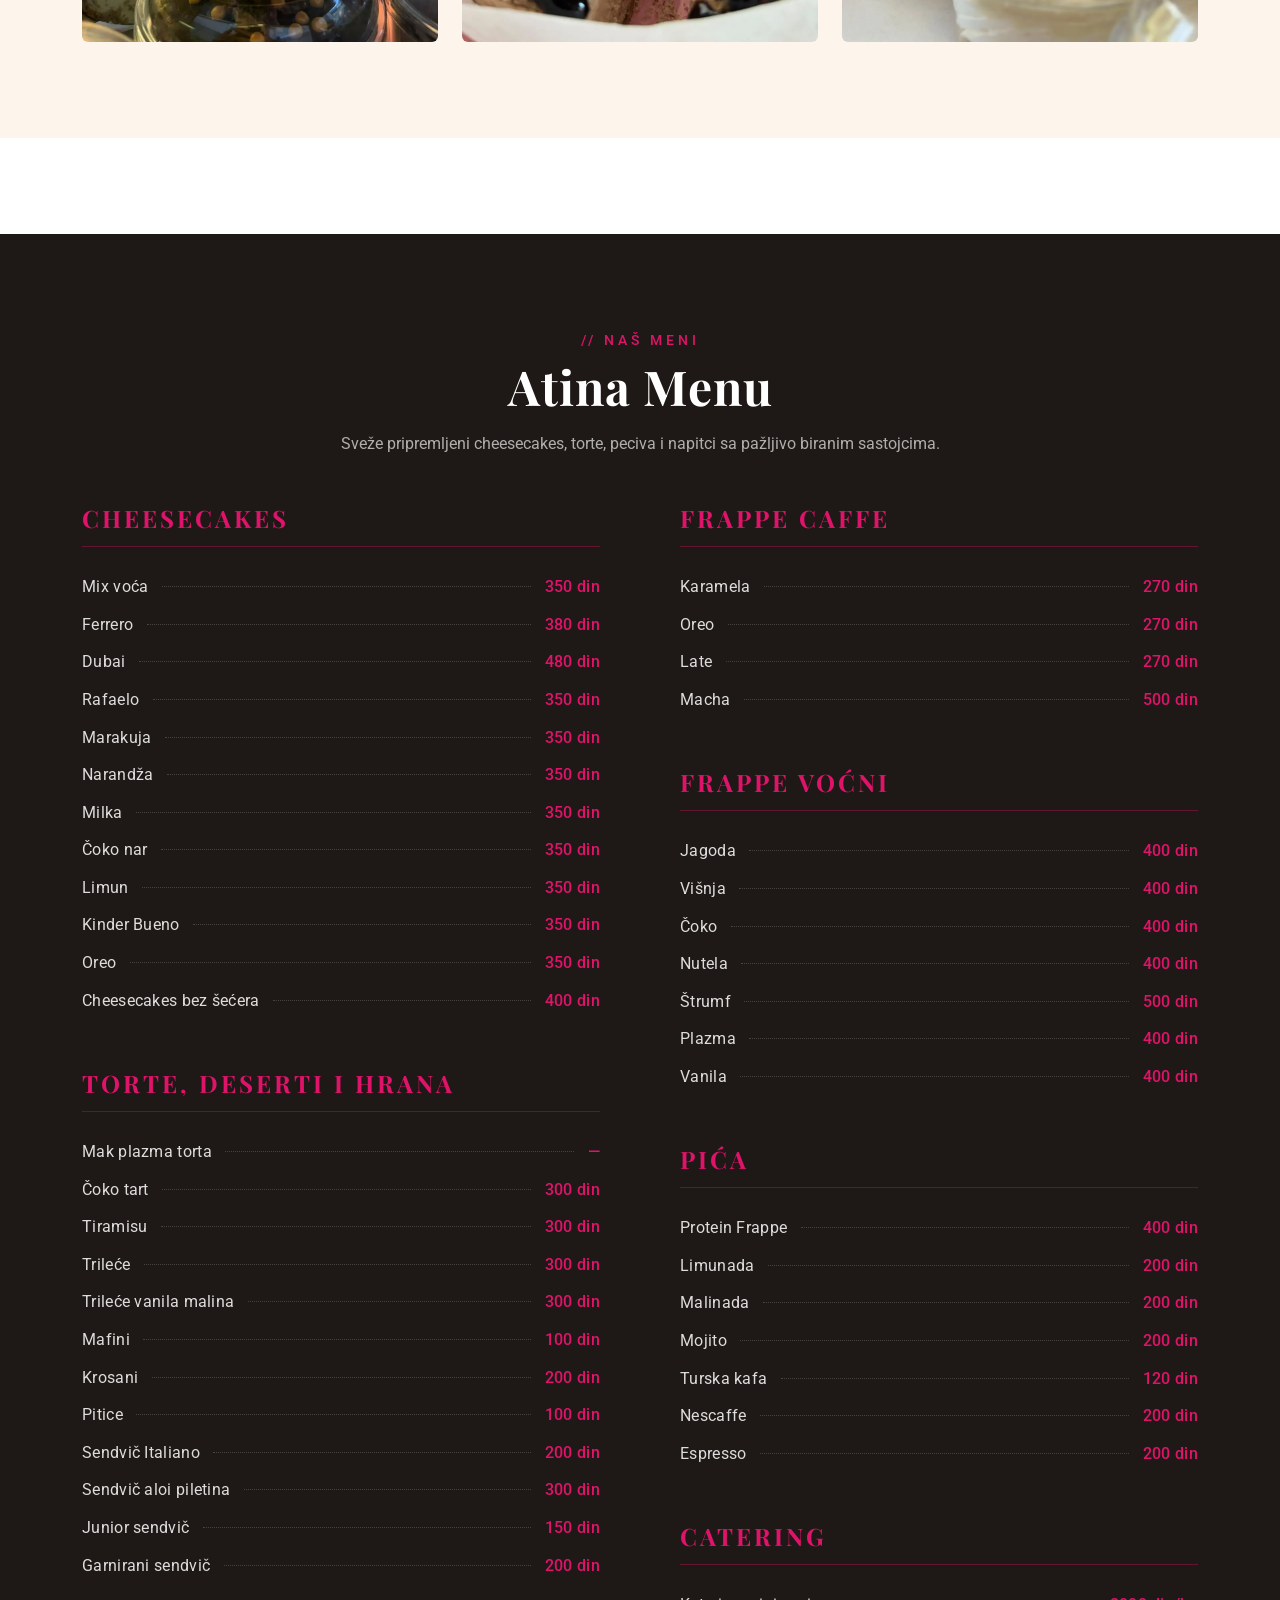
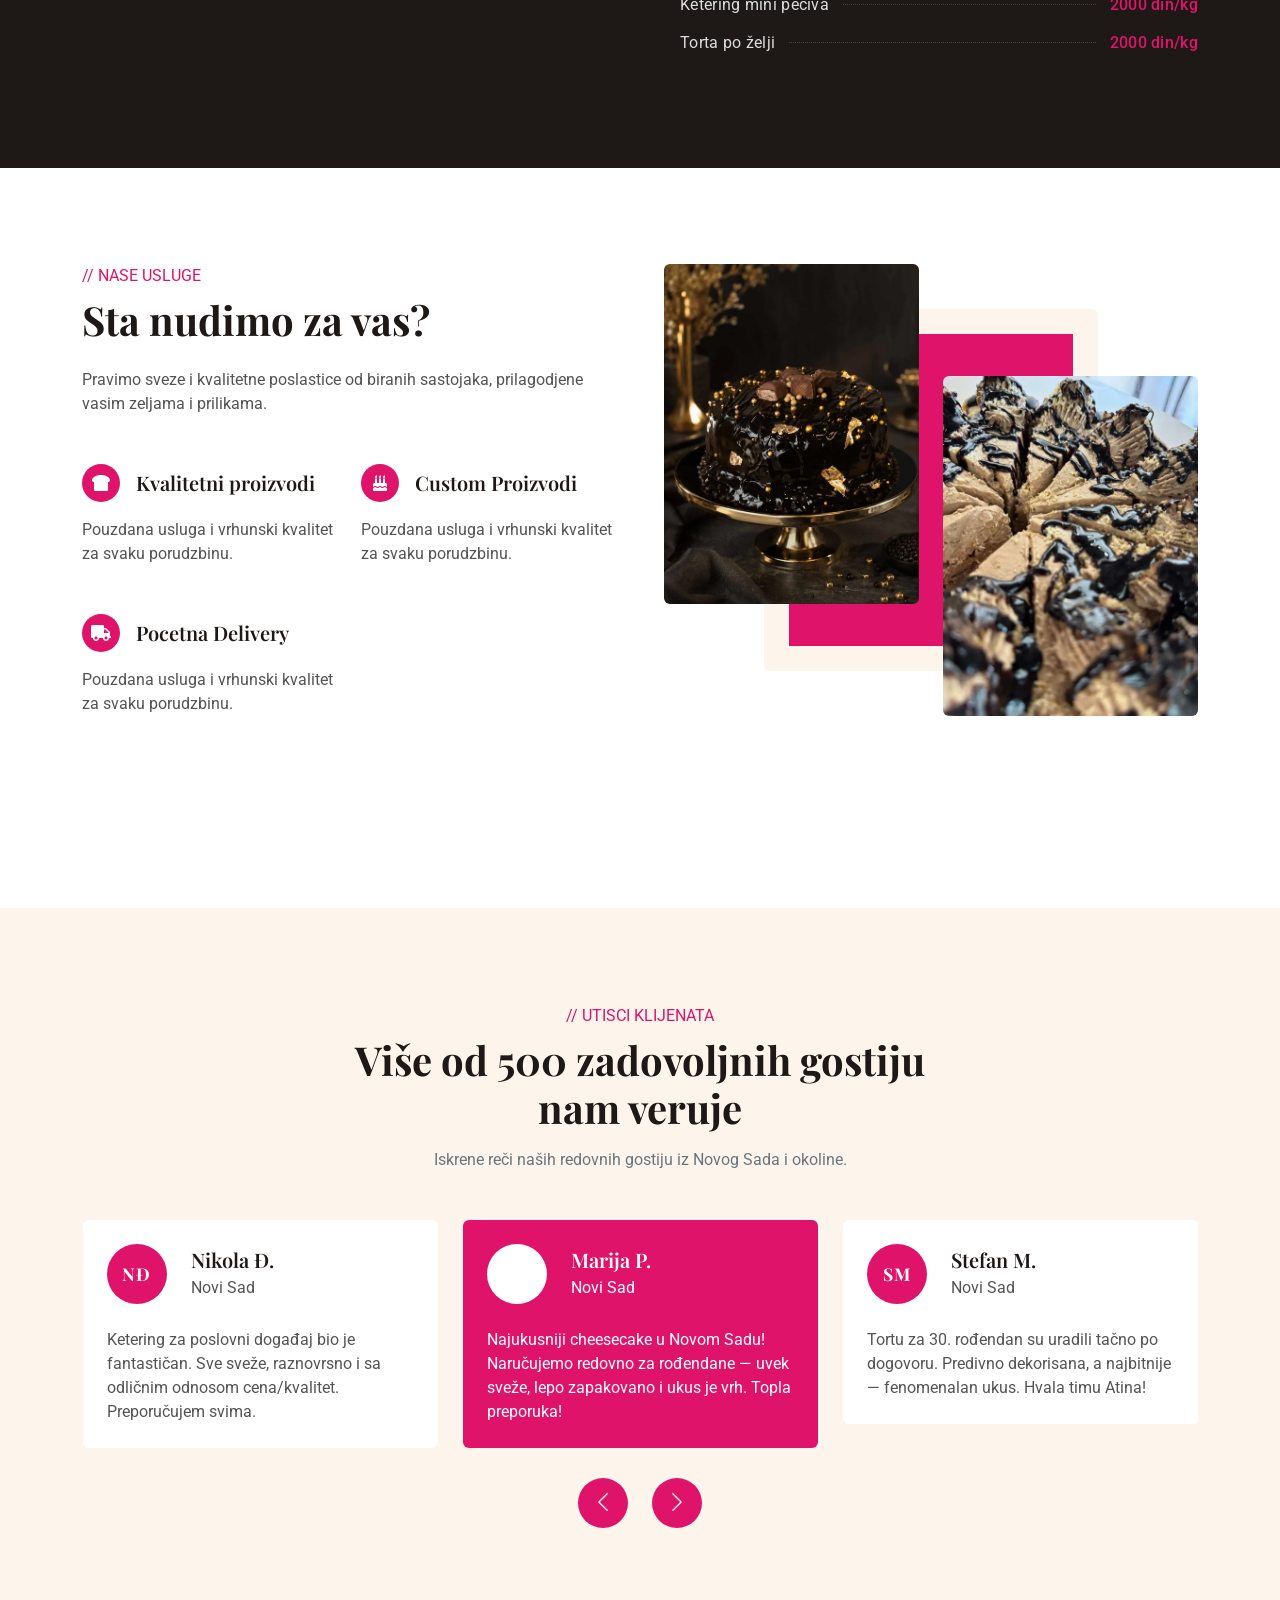
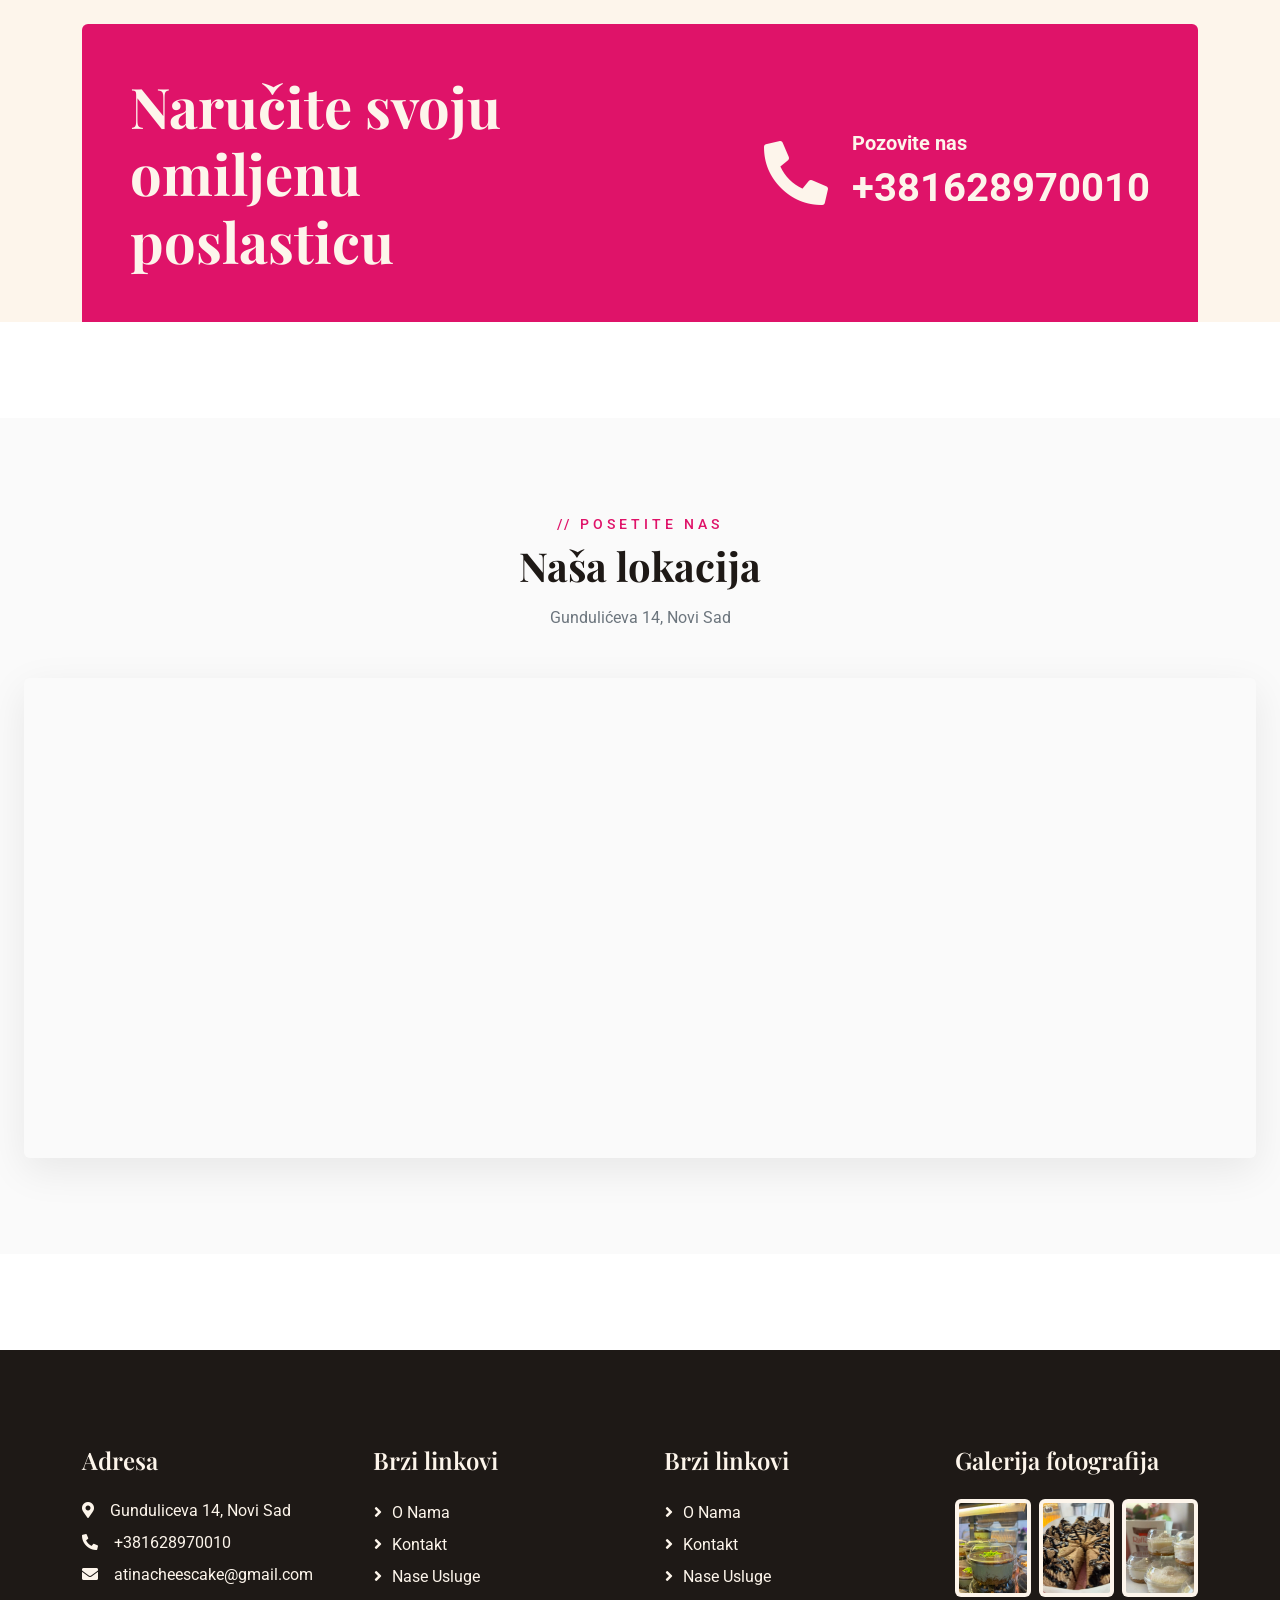
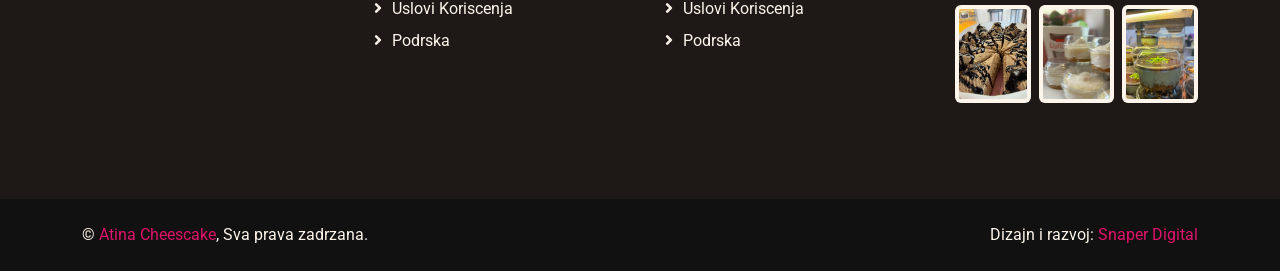
==== commit 77a0be49: "Refine Atina website content and SEO Co-authored-by: Cursor <cursoragent@cursor.com>" ====
--- a/index.html
+++ b/index.html
@@ -3,18 +3,46 @@
 
 <head>
     <meta charset="utf-8">
-    <title>Atina - Poslasticarnica</title>
-    <meta content="width=device-width, initial-scale=1.0" name="viewport">
-    <meta content="" name="keywords">
-    <meta content="" name="description">
+    <title>Poslastičarnica Atina Novi Sad — Cheesecake, Torte, Frappe | Gundulićeva 14</title>
+    <meta name="description" content="Poslastičarnica Atina iz Novog Sada — sveže cheesecake torte (Ferrero, Dubai, Oreo, Rafaelo), domaće torte, tiramisu, trileće, frappe i ketering. Gundulićeva 14, Novi Sad. Pozovite +381 62 897 0010.">
+    <meta name="keywords" content="poslastičarnica Novi Sad, cheesecake Novi Sad, torte Novi Sad, Atina poslastičarnica, Ferrero cheesecake, Dubai cheesecake, Oreo cheesecake, Tiramisu Novi Sad, Trileće, frappe Novi Sad, mojito, limunada, ketering Novi Sad, torta po želji, sendviči Novi Sad, Gundulićeva 14">
+    <meta name="author" content="Poslastičarnica Atina">
+    <meta name="robots" content="index, follow, max-image-preview:large">
+    <meta name="viewport" content="width=device-width, initial-scale=1.0">
+    <meta name="theme-color" content="#df1369">
+
+    <!-- Geo -->
+    <meta name="geo.region" content="RS-VO">
+    <meta name="geo.placename" content="Novi Sad">
+    <meta name="geo.position" content="45.264182;19.843515">
+    <meta name="ICBM" content="45.264182, 19.843515">
+
+    <link rel="canonical" href="https://poslasticarnica-atina.rs/">
+
+    <!-- Open Graph -->
+    <meta property="og:type" content="restaurant">
+    <meta property="og:locale" content="sr_RS">
+    <meta property="og:site_name" content="Poslastičarnica Atina">
+    <meta property="og:title" content="Poslastičarnica Atina Novi Sad — Cheesecake, Torte, Frappe | Gundulićeva 14">
+    <meta property="og:description" content="Poslastičarnica Atina iz Novog Sada — sveže cheesecake torte (Ferrero, Dubai, Oreo, Rafaelo), domaće torte, tiramisu, trileće, frappe i ketering. Gundulićeva 14, Novi Sad. Pozovite +381 62 897 0010.">
+    <meta property="og:url" content="https://poslasticarnica-atina.rs/">
+    <meta property="og:image" content="https://poslasticarnica-atina.rs/img/atinaImages/herobg.webp">
+    <meta property="og:image:alt" content="Poslastičarnica Atina — Novi Sad">
+
+    <!-- Twitter -->
+    <meta name="twitter:card" content="summary_large_image">
+    <meta name="twitter:title" content="Poslastičarnica Atina Novi Sad — Cheesecake, Torte, Frappe | Gundulićeva 14">
+    <meta name="twitter:description" content="Poslastičarnica Atina iz Novog Sada — sveže cheesecake torte (Ferrero, Dubai, Oreo, Rafaelo), domaće torte, tiramisu, trileće, frappe i ketering. Gundulićeva 14, Novi Sad. Pozovite +381 62 897 0010.">
+    <meta name="twitter:image" content="https://poslasticarnica-atina.rs/img/atinaImages/herobg.webp">
 
     <!-- Favicon -->
     <link href="img/favicon.ico" rel="icon">
+    <link rel="apple-touch-icon" href="img/favicon.ico">
 
     <!-- Google Web Fonts -->
     <link rel="preconnect" href="https://fonts.googleapis.com">
     <link rel="preconnect" href="https://fonts.gstatic.com" crossorigin>
-    <link href="https://fonts.googleapis.com/css2?family=Roboto:wght@400;500&family=Playfair+Display:wght@600;700&display=swap" rel="stylesheet"> 
+    <link href="https://fonts.googleapis.com/css2?family=Roboto:wght@400;500&family=Playfair+Display:wght@600;700&display=swap" rel="stylesheet">
 
     <!-- Icon Font Stylesheet -->
     <link href="https://cdnjs.cloudflare.com/ajax/libs/font-awesome/5.10.0/css/all.min.css" rel="stylesheet">
@@ -29,6 +57,502 @@
 
     <!-- Template Stylesheet -->
     <link href="css/style.css" rel="stylesheet">
+
+    <!-- Structured Data -->
+    <script type="application/ld+json">
+{
+  "@context": "https://schema.org",
+  "@type": "Bakery",
+  "@id": "https://poslasticarnica-atina.rs/#bakery",
+  "sameAs": [
+    "https://www.instagram.com/atina_cake_ns/"
+  ],
+  "name": "Poslastičarnica Atina",
+  "alternateName": "Atina Cheesecake",
+  "description": "Poslastičarnica Atina iz Novog Sada — sveže pripremljeni cheesecake, domaće torte, frappe, sendviči i ketering.",
+  "image": "https://poslasticarnica-atina.rs/img/atinaImages/herobg.webp",
+  "logo": "https://poslasticarnica-atina.rs/img/favicon.ico",
+  "url": "https://poslasticarnica-atina.rs/",
+  "telephone": "+381628970010",
+  "email": "atinacheescake@gmail.com",
+  "priceRange": "100 - 2000 RSD",
+  "currenciesAccepted": "RSD",
+  "paymentAccepted": "Cash",
+  "address": {
+    "@type": "PostalAddress",
+    "streetAddress": "Gundulićeva 14",
+    "addressLocality": "Novi Sad",
+    "addressRegion": "Vojvodina",
+    "postalCode": "21000",
+    "addressCountry": "RS"
+  },
+  "geo": {
+    "@type": "GeoCoordinates",
+    "latitude": 45.264182,
+    "longitude": 19.843515
+  },
+  "areaServed": {
+    "@type": "City",
+    "name": "Novi Sad"
+  },
+  "servesCuisine": [
+    "Cheesecake",
+    "Torte",
+    "Deserti",
+    "Kafa",
+    "Frappe",
+    "Sendviči",
+    "Ketering"
+  ],
+  "hasMenu": {
+    "@type": "Menu",
+    "name": "Atina Menu",
+    "inLanguage": "sr",
+    "hasMenuSection": [
+      {
+        "@type": "MenuSection",
+        "name": "Cheesecakes",
+        "hasMenuItem": [
+          {
+            "@type": "MenuItem",
+            "name": "Cheesecake Mix voća",
+            "offers": {
+              "@type": "Offer",
+              "price": "350",
+              "priceCurrency": "RSD"
+            }
+          },
+          {
+            "@type": "MenuItem",
+            "name": "Cheesecake Ferrero",
+            "offers": {
+              "@type": "Offer",
+              "price": "380",
+              "priceCurrency": "RSD"
+            }
+          },
+          {
+            "@type": "MenuItem",
+            "name": "Cheesecake Dubai",
+            "offers": {
+              "@type": "Offer",
+              "price": "480",
+              "priceCurrency": "RSD"
+            }
+          },
+          {
+            "@type": "MenuItem",
+            "name": "Cheesecake Rafaelo",
+            "offers": {
+              "@type": "Offer",
+              "price": "350",
+              "priceCurrency": "RSD"
+            }
+          },
+          {
+            "@type": "MenuItem",
+            "name": "Cheesecake Marakuja",
+            "offers": {
+              "@type": "Offer",
+              "price": "350",
+              "priceCurrency": "RSD"
+            }
+          },
+          {
+            "@type": "MenuItem",
+            "name": "Cheesecake Narandža",
+            "offers": {
+              "@type": "Offer",
+              "price": "350",
+              "priceCurrency": "RSD"
+            }
+          },
+          {
+            "@type": "MenuItem",
+            "name": "Cheesecake Milka",
+            "offers": {
+              "@type": "Offer",
+              "price": "350",
+              "priceCurrency": "RSD"
+            }
+          },
+          {
+            "@type": "MenuItem",
+            "name": "Cheesecake Čoko nar",
+            "offers": {
+              "@type": "Offer",
+              "price": "350",
+              "priceCurrency": "RSD"
+            }
+          },
+          {
+            "@type": "MenuItem",
+            "name": "Cheesecake Limun",
+            "offers": {
+              "@type": "Offer",
+              "price": "350",
+              "priceCurrency": "RSD"
+            }
+          },
+          {
+            "@type": "MenuItem",
+            "name": "Cheesecake Kinder Bueno",
+            "offers": {
+              "@type": "Offer",
+              "price": "350",
+              "priceCurrency": "RSD"
+            }
+          },
+          {
+            "@type": "MenuItem",
+            "name": "Cheesecake Oreo",
+            "offers": {
+              "@type": "Offer",
+              "price": "350",
+              "priceCurrency": "RSD"
+            }
+          },
+          {
+            "@type": "MenuItem",
+            "name": "Cheesecake bez šećera",
+            "offers": {
+              "@type": "Offer",
+              "price": "400",
+              "priceCurrency": "RSD"
+            }
+          }
+        ]
+      },
+      {
+        "@type": "MenuSection",
+        "name": "Torte, deserti i hrana",
+        "hasMenuItem": [
+          {
+            "@type": "MenuItem",
+            "name": "Mak plazma torta"
+          },
+          {
+            "@type": "MenuItem",
+            "name": "Čoko tart",
+            "offers": {
+              "@type": "Offer",
+              "price": "300",
+              "priceCurrency": "RSD"
+            }
+          },
+          {
+            "@type": "MenuItem",
+            "name": "Tiramisu",
+            "offers": {
+              "@type": "Offer",
+              "price": "300",
+              "priceCurrency": "RSD"
+            }
+          },
+          {
+            "@type": "MenuItem",
+            "name": "Trileće",
+            "offers": {
+              "@type": "Offer",
+              "price": "300",
+              "priceCurrency": "RSD"
+            }
+          },
+          {
+            "@type": "MenuItem",
+            "name": "Trileće vanila malina",
+            "offers": {
+              "@type": "Offer",
+              "price": "300",
+              "priceCurrency": "RSD"
+            }
+          },
+          {
+            "@type": "MenuItem",
+            "name": "Mafini",
+            "offers": {
+              "@type": "Offer",
+              "price": "100",
+              "priceCurrency": "RSD"
+            }
+          },
+          {
+            "@type": "MenuItem",
+            "name": "Krosani",
+            "offers": {
+              "@type": "Offer",
+              "price": "200",
+              "priceCurrency": "RSD"
+            }
+          },
+          {
+            "@type": "MenuItem",
+            "name": "Pitice",
+            "offers": {
+              "@type": "Offer",
+              "price": "100",
+              "priceCurrency": "RSD"
+            }
+          },
+          {
+            "@type": "MenuItem",
+            "name": "Sendvič Italiano",
+            "offers": {
+              "@type": "Offer",
+              "price": "200",
+              "priceCurrency": "RSD"
+            }
+          },
+          {
+            "@type": "MenuItem",
+            "name": "Sendvič aloi piletina",
+            "offers": {
+              "@type": "Offer",
+              "price": "300",
+              "priceCurrency": "RSD"
+            }
+          },
+          {
+            "@type": "MenuItem",
+            "name": "Junior sendvič",
+            "offers": {
+              "@type": "Offer",
+              "price": "150",
+              "priceCurrency": "RSD"
+            }
+          },
+          {
+            "@type": "MenuItem",
+            "name": "Garnirani sendvič",
+            "offers": {
+              "@type": "Offer",
+              "price": "200",
+              "priceCurrency": "RSD"
+            }
+          }
+        ]
+      },
+      {
+        "@type": "MenuSection",
+        "name": "Frappe Caffe",
+        "hasMenuItem": [
+          {
+            "@type": "MenuItem",
+            "name": "Frappe Karamela",
+            "offers": {
+              "@type": "Offer",
+              "price": "270",
+              "priceCurrency": "RSD"
+            }
+          },
+          {
+            "@type": "MenuItem",
+            "name": "Frappe Oreo",
+            "offers": {
+              "@type": "Offer",
+              "price": "270",
+              "priceCurrency": "RSD"
+            }
+          },
+          {
+            "@type": "MenuItem",
+            "name": "Frappe Late",
+            "offers": {
+              "@type": "Offer",
+              "price": "270",
+              "priceCurrency": "RSD"
+            }
+          },
+          {
+            "@type": "MenuItem",
+            "name": "Frappe Macha",
+            "offers": {
+              "@type": "Offer",
+              "price": "500",
+              "priceCurrency": "RSD"
+            }
+          }
+        ]
+      },
+      {
+        "@type": "MenuSection",
+        "name": "Frappe voćni",
+        "hasMenuItem": [
+          {
+            "@type": "MenuItem",
+            "name": "Frappe Jagoda",
+            "offers": {
+              "@type": "Offer",
+              "price": "400",
+              "priceCurrency": "RSD"
+            }
+          },
+          {
+            "@type": "MenuItem",
+            "name": "Frappe Višnja",
+            "offers": {
+              "@type": "Offer",
+              "price": "400",
+              "priceCurrency": "RSD"
+            }
+          },
+          {
+            "@type": "MenuItem",
+            "name": "Frappe Čoko",
+            "offers": {
+              "@type": "Offer",
+              "price": "400",
+              "priceCurrency": "RSD"
+            }
+          },
+          {
+            "@type": "MenuItem",
+            "name": "Frappe Nutela",
+            "offers": {
+              "@type": "Offer",
+              "price": "400",
+              "priceCurrency": "RSD"
+            }
+          },
+          {
+            "@type": "MenuItem",
+            "name": "Frappe Štrumf",
+            "offers": {
+              "@type": "Offer",
+              "price": "500",
+              "priceCurrency": "RSD"
+            }
+          },
+          {
+            "@type": "MenuItem",
+            "name": "Frappe Plazma",
+            "offers": {
+              "@type": "Offer",
+              "price": "400",
+              "priceCurrency": "RSD"
+            }
+          },
+          {
+            "@type": "MenuItem",
+            "name": "Frappe Vanila",
+            "offers": {
+              "@type": "Offer",
+              "price": "400",
+              "priceCurrency": "RSD"
+            }
+          }
+        ]
+      },
+      {
+        "@type": "MenuSection",
+        "name": "Pića",
+        "hasMenuItem": [
+          {
+            "@type": "MenuItem",
+            "name": "Protein Frappe",
+            "offers": {
+              "@type": "Offer",
+              "price": "400",
+              "priceCurrency": "RSD"
+            }
+          },
+          {
+            "@type": "MenuItem",
+            "name": "Limunada",
+            "offers": {
+              "@type": "Offer",
+              "price": "200",
+              "priceCurrency": "RSD"
+            }
+          },
+          {
+            "@type": "MenuItem",
+            "name": "Malinada",
+            "offers": {
+              "@type": "Offer",
+              "price": "200",
+              "priceCurrency": "RSD"
+            }
+          },
+          {
+            "@type": "MenuItem",
+            "name": "Mojito",
+            "offers": {
+              "@type": "Offer",
+              "price": "200",
+              "priceCurrency": "RSD"
+            }
+          },
+          {
+            "@type": "MenuItem",
+            "name": "Turska kafa",
+            "offers": {
+              "@type": "Offer",
+              "price": "120",
+              "priceCurrency": "RSD"
+            }
+          },
+          {
+            "@type": "MenuItem",
+            "name": "Nescaffe",
+            "offers": {
+              "@type": "Offer",
+              "price": "200",
+              "priceCurrency": "RSD"
+            }
+          },
+          {
+            "@type": "MenuItem",
+            "name": "Espresso",
+            "offers": {
+              "@type": "Offer",
+              "price": "200",
+              "priceCurrency": "RSD"
+            }
+          }
+        ]
+      },
+      {
+        "@type": "MenuSection",
+        "name": "Catering",
+        "hasMenuItem": [
+          {
+            "@type": "MenuItem",
+            "name": "Ketering mini peciva — 2000 din/kg",
+            "offers": {
+              "@type": "Offer",
+              "price": "2000",
+              "priceCurrency": "RSD"
+            }
+          },
+          {
+            "@type": "MenuItem",
+            "name": "Torta po želji — 2000 din/kg",
+            "offers": {
+              "@type": "Offer",
+              "price": "2000",
+              "priceCurrency": "RSD"
+            }
+          }
+        ]
+      }
+    ]
+  }
+}
+    </script>
+    <script type="application/ld+json">
+{
+  "@context": "https://schema.org",
+  "@type": "WebSite",
+  "@id": "https://poslasticarnica-atina.rs/#website",
+  "url": "https://poslasticarnica-atina.rs/",
+  "name": "Poslastičarnica Atina",
+  "inLanguage": "sr-RS",
+  "publisher": {
+    "@id": "https://poslasticarnica-atina.rs/#bakery"
+  }
+}
+    </script>
 </head>
 
 <body>
@@ -41,16 +565,8 @@
     <!-- Topbar Start -->
     <div class="container-fluid top-bar bg-dark text-light px-0 wow fadeIn" data-wow-delay="0.1s">
         <div class="row gx-0 align-items-center d-none d-lg-flex">
-            <div class="col-lg-6 px-5 text-start">
-                <ol class="breadcrumb mb-0">
-                    <li class="breadcrumb-item"><a class="small text-light" href="#">Pocetna</a></li>
-                    <li class="breadcrumb-item"><a class="small text-light" href="#">Karijera</a></li>
-                    <li class="breadcrumb-item"><a class="small text-light" href="#">Uslovi</a></li>
-                    <li class="breadcrumb-item"><a class="small text-light" href="#">Privatnost</a></li>
-                </ol>
-            </div>
-            <div class="col-lg-6 px-5 text-end">
-                <small>Email: atinacheescake@gmail.com | Telefon: +381628970010</small>
+            <div class="col-12 px-5 text-center">
+                <small>Email: atinacheescake@gmail.com | Telefon: <a href="tel:+381628970010" class="text-reset text-decoration-none">+381628970010</a></small>
             </div>
         </div>
     </div>
@@ -59,16 +575,15 @@
     <!-- Navbar Start -->
     <nav class="navbar navbar-expand-lg navbar-dark fixed-top py-lg-0 px-lg-5 wow fadeIn" data-wow-delay="0.1s">
         <a href="index.html" class="navbar-brand ms-4 ms-lg-0">
-            <h1 class="text-primary m-0">Atina</h1>
+            <h1 class="text-white m-0">Atina</h1>
         </a>
-        <button type="button" class="navbar-toggler me-4" data-bs-toggle="collapse" data-bs-target="#navbarCollapse">
+        <button type="button" class="navbar-toggler me-4" data-bs-toggle="collapse" data-bs-target="#navbarCollapse" aria-controls="navbarCollapse" aria-expanded="false" aria-label="Otvorite glavnu navigaciju">
             <span class="navbar-toggler-icon"></span>
         </button>
         <div class="collapse navbar-collapse" id="navbarCollapse">
             <div class="navbar-nav mx-auto p-4 p-lg-0">
                 <a href="index.html" class="nav-item nav-link active">Pocetna</a>
                 <a href="about.html" class="nav-item nav-link">O nama</a>
-                <a href="product.html" class="nav-item nav-link">Proizvodi</a>
                 <a href="contact.html" class="nav-item nav-link">Kontakt</a>
             </div>
             <div class=" d-none d-lg-flex">
@@ -77,49 +592,31 @@
                 </div>
                 <div class="ps-3">
                     <small class="text-primary mb-0">Pozovite nas</small>
-                    <p class="text-light fs-5 mb-0">+381628970010</p>
+                    <p class="text-light fs-5 mb-0"><a href="tel:+381628970010" class="text-reset text-decoration-none">+381628970010</a></p>
                 </div>
             </div>
         </div>
     </nav>
     <!-- Navbar End -->
 
-    <!-- Carousel Start -->
-    <div class="container-fluid p-0 pb-5 wow fadeIn" data-wow-delay="0.1s">
-        <div class="owl-carousel header-carousel position-relative">
-            <div class="owl-carousel-item position-relative">
-                <img class="img-fluid" src="img/carousel-1.jpg" alt="">
-                <div class="owl-carousel-inner">
-                    <div class="container">
-                        <div class="row justify-content-start">
-                            <div class="col-lg-8">
-                                <p class="text-primary text-uppercase fw-bold mb-2">// Najbolja poslasticarnica</p>
-                                <h1 class="display-1 text-light mb-4 animated slideInDown">Pecemo sa ljubavlju</h1>
-                                <p class="text-light fs-5 mb-4 pb-3">Sveze pripremljene poslastice vrhunskog kvaliteta za svaku priliku.</p>
-                                <a href="" class="btn btn-primary rounded-pill py-3 px-5">Saznajte vise</a>
-                            </div>
-                        </div>
-                    </div>
-                </div>
-            </div>
-            <div class="owl-carousel-item position-relative">
-                <img class="img-fluid" src="img/carousel-2.jpg" alt="">
-                <div class="owl-carousel-inner">
-                    <div class="container">
-                        <div class="row justify-content-start">
-                            <div class="col-lg-8">
-                                <p class="text-primary text-uppercase fw-bold mb-2">// Najbolja poslasticarnica</p>
-                                <h1 class="display-1 text-light mb-4 animated slideInDown">Pecemo sa ljubavlju</h1>
-                                <p class="text-light fs-5 mb-4 pb-3">Sveze pripremljene poslastice vrhunskog kvaliteta za svaku priliku.</p>
-                                <a href="" class="btn btn-primary rounded-pill py-3 px-5">Saznajte vise</a>
-                            </div>
-                        </div>
-                    </div>
-                </div>
-            </div>
-        </div>
-    </div>
-    <!-- Carousel End -->
+    <!-- Hero Start -->
+    <section class="hero position-relative wow fadeIn" data-wow-delay="0.1s">
+        <img class="hero-image" src="img/atinaImages/herobg.webp" alt="Poslasticarnica Atina, Gundulićeva 14, Novi Sad — domaće cheesecake torte i poslastice" loading="eager" fetchpriority="high" decoding="async">
+        <div class="hero-overlay" aria-hidden="true"></div>
+        <div class="hero-content">
+            <div class="container">
+                <div class="row justify-content-start">
+                    <div class="col-lg-8">
+                        <p class="text-primary text-uppercase fw-bold mb-2">// Atina, Novi Sad</p>
+                        <h1 class="display-1 text-light mb-4 animated slideInDown">Svežе, domaće, sa ljubavlju</h1>
+                        <p class="text-light fs-5 mb-4 pb-3">Mala porodična poslastičarnica u srcu Novog Sada. Cheesecake, torte i kolači — pripremljeni svakog dana, u Gundulićevoj 14.</p>
+                        <a href="#menu" class="btn btn-primary rounded-pill py-3 px-5" aria-label="Pogledajte ceo meni Poslasticarnice Atina">Pogledajte meni</a>
+                    </div>
+                </div>
+            </div>
+        </div>
+    </section>
+    <!-- Hero End -->
 
     <!-- Facts Start -->
     <div class="container-xxl py-6">
@@ -165,10 +662,10 @@
                 <div class="col-lg-6 wow fadeInUp" data-wow-delay="0.1s">
                     <div class="row img-twice position-relative h-100">
                         <div class="col-6">
-                            <img class="img-fluid rounded" src="img/about-1.jpg" alt="">
+                            <img class="img-fluid rounded" src="img/atinaImages/atina-01.webp" alt="Sveze pripremljeni cheesecake u Poslasticarnici Atina" loading="lazy" decoding="async">
                         </div>
                         <div class="col-6 align-self-end">
-                            <img class="img-fluid rounded" src="img/about-2.jpg" alt="">
+                            <img class="img-fluid rounded" src="img/atinaImages/atina-02.webp" alt="Domace torte u Poslasticarnici Atina, Gunduliceva 14, Novi Sad" loading="lazy" decoding="async">
                         </div>
                     </div>
                 </div>
@@ -180,19 +677,16 @@
                         <p>Pravimo sveze i kvalitetne poslastice od biranih sastojaka, prilagodjene vasim zeljama i prilikama.</p>
                         <div class="row g-2 mb-4">
                             <div class="col-sm-6">
-                                <i class="fa fa-check text-primary me-2"></i>Quality Proizvodi
+                                <i class="fa fa-check text-primary me-2"></i>Kvalitetni proizvodi
                             </div>
                             <div class="col-sm-6">
                                 <i class="fa fa-check text-primary me-2"></i>Custom Proizvodi
                             </div>
                             <div class="col-sm-6">
-                                <i class="fa fa-check text-primary me-2"></i>Online porudzbina
-                            </div>
-                            <div class="col-sm-6">
                                 <i class="fa fa-check text-primary me-2"></i>Pocetna Delivery
                             </div>
                         </div>
-                        <a class="btn btn-primary rounded-pill py-3 px-5" href="">Saznajte vise</a>
+                        <a class="btn btn-primary rounded-pill py-3 px-5" href="contact.html" aria-label="Saznajte vise — pogledajte kontakt i porudzbine">Saznajte vise</a>
                     </div>
                 </div>
             </div>
@@ -206,35 +700,35 @@
             <div class="bg-primary text-light rounded-bottom p-5 my-6 mt-0 wow fadeInUp" data-wow-delay="0.1s">
                 <div class="row g-4 align-items-center">
                     <div class="col-lg-6">
-                        <h1 class="display-4 text-light mb-0">Najbolja poslasticarnica u vasem gradu</h1>
+                        <h1 class="display-4 text-light mb-0">Domaće poslastice pripremljene sa ljubavlju</h1>
                     </div>
                     <div class="col-lg-6 text-lg-end">
                         <div class="d-inline-flex align-items-center text-start">
                             <i class="fa fa-phone-alt fa-4x flex-shrink-0"></i>
                             <div class="ms-4">
                                 <p class="fs-5 fw-bold mb-0">Pozovite nas</p>
-                                <p class="fs-1 fw-bold mb-0">+381628970010</p>
+                                <p class="fs-1 fw-bold mb-0"><a href="tel:+381628970010" class="text-reset text-decoration-none">+381628970010</a></p>
                             </div>
                         </div>
                     </div>
                 </div>
             </div>
-            <div class="text-center mx-auto mb-5 wow fadeInUp" data-wow-delay="0.1s" style="max-width: 500px;">
-                <p class="text-primary text-uppercase mb-2">// Nasi proizvodi</p>
-                <h1 class="display-6 mb-4">Istrazite kategorije nasih proizvoda</h1>
+            <div class="text-center mx-auto mb-5 wow fadeInUp" data-wow-delay="0.1s" style="max-width: 600px;">
+                <p class="text-primary text-uppercase mb-2">// Galerija ukusa</p>
+                <h1 class="display-6 mb-3">Atmosfera Poslasticarnice Atina</h1>
+                <p class="mb-0 text-muted">Sveze pripremljeno, sa paznjom i biranim sastojcima — pogledajte nas meni za kompletnu ponudu.</p>
             </div>
             <div class="row g-4">
                 <div class="col-lg-4 col-md-6 wow fadeInUp" data-wow-delay="0.1s">
                     <div class="product-item d-flex flex-column bg-white rounded overflow-hidden h-100">
                         <div class="text-center p-4">
-                            <div class="d-inline-block border border-primary rounded-pill px-3 mb-3">$11 - $99</div>
-                            <h3 class="mb-3">Torta</h3>
-                            <span>Ukusni i svezi proizvodi pripremljeni svakog dana.</span>
+                            <h3 class="mb-3">Sa ljubavlju</h3>
+                            <span>Svaki desert pripremamo paznjom i biranim sastojcima.</span>
                         </div>
                         <div class="position-relative mt-auto">
-                            <img class="img-fluid" src="img/product-1.jpg" alt="">
+                            <img class="img-fluid" src="img/atinaImages/atina-03.webp" alt="Poslastice iz Poslasticarnice Atina, Novi Sad" loading="lazy" decoding="async">
                             <div class="product-overlay">
-                                <a class="btn btn-lg-square btn-outline-light rounded-circle" href=""><i class="fa fa-eye text-primary"></i></a>
+                                <a class="btn btn-lg-square btn-outline-light rounded-circle" href="#menu" aria-label="Pogledajte ceo meni Poslasticarnice Atina"><i class="fa fa-eye text-primary" aria-hidden="true"></i></a>
                             </div>
                         </div>
                     </div>
@@ -242,14 +736,13 @@
                 <div class="col-lg-4 col-md-6 wow fadeInUp" data-wow-delay="0.3s">
                     <div class="product-item d-flex flex-column bg-white rounded overflow-hidden h-100">
                         <div class="text-center p-4">
-                            <div class="d-inline-block border border-primary rounded-pill pt-1 px-3 mb-3">$11 - $99</div>
-                            <h3 class="mb-3">Hleb</h3>
-                            <span>Ukusni i svezi proizvodi pripremljeni svakog dana.</span>
+                            <h3 class="mb-3">Sveze svaki dan</h3>
+                            <span>Pravimo male serije kako bi sve bilo sveze i kvalitetno.</span>
                         </div>
                         <div class="position-relative mt-auto">
-                            <img class="img-fluid" src="img/product-2.jpg" alt="">
+                            <img class="img-fluid" src="img/atinaImages/atina-04.webp" alt="Sveze pripremljeno u Poslasticarnici Atina, Novi Sad" loading="lazy" decoding="async">
                             <div class="product-overlay">
-                                <a class="btn btn-lg-square btn-outline-light rounded-circle" href=""><i class="fa fa-eye text-primary"></i></a>
+                                <a class="btn btn-lg-square btn-outline-light rounded-circle" href="#menu" aria-label="Pogledajte ceo meni Poslasticarnice Atina"><i class="fa fa-eye text-primary" aria-hidden="true"></i></a>
                             </div>
                         </div>
                     </div>
@@ -257,14 +750,13 @@
                 <div class="col-lg-4 col-md-6 wow fadeInUp" data-wow-delay="0.5s">
                     <div class="product-item d-flex flex-column bg-white rounded overflow-hidden h-100">
                         <div class="text-center p-4">
-                            <div class="d-inline-block border border-primary rounded-pill pt-1 px-3 mb-3">$11 - $99</div>
-                            <h4 class="mb-3">Kolacici</h4>
-                            <span>Ukusni i svezi proizvodi pripremljeni svakog dana.</span>
+                            <h3 class="mb-3">Po vasoj zelji</h3>
+                            <span>Torte i ketering po dogovoru — pozovite nas i dogovorimo detalje.</span>
                         </div>
                         <div class="position-relative mt-auto">
-                            <img class="img-fluid" src="img/product-3.jpg" alt="">
+                            <img class="img-fluid" src="img/atinaImages/atina-05.webp" alt="Atina poslasticarnica — kvalitetni domaci ukusi" loading="lazy" decoding="async">
                             <div class="product-overlay">
-                                <a class="btn btn-lg-square btn-outline-light rounded-circle" href=""><i class="fa fa-eye text-primary"></i></a>
+                                <a class="btn btn-lg-square btn-outline-light rounded-circle" href="#menu" aria-label="Pogledajte ceo meni Poslasticarnice Atina"><i class="fa fa-eye text-primary" aria-hidden="true"></i></a>
                             </div>
                         </div>
                     </div>
@@ -273,6 +765,88 @@
         </div>
     </div>
     <!-- Product End -->
+
+    <!-- Menu Start -->
+    <section id="menu" class="menu-section py-6 wow fadeIn" data-wow-delay="0.1s">
+        <div class="container">
+            <div class="text-center mx-auto mb-6" style="max-width: 600px;">
+                <p class="section-tag mb-2">// Naš meni</p>
+                <h1 class="display-5 section-title mb-3">Atina Menu</h1>
+                <p class="mb-5" style="color: rgba(255,255,255,0.65);">Sveže pripremljeni cheesecakes, torte, peciva i napitci sa pažljivo biranim sastojcima.</p>
+            </div>
+
+            <div class="menu-grid">
+                <div class="menu-category">
+                    <h3 class="menu-category-title">Cheesecakes</h3>
+                    <div class="menu-item"><span class="menu-item__name">Mix voća</span><span class="menu-item__leader"></span><span class="menu-item__price">350 din</span></div>
+                    <div class="menu-item"><span class="menu-item__name">Ferrero</span><span class="menu-item__leader"></span><span class="menu-item__price">380 din</span></div>
+                    <div class="menu-item"><span class="menu-item__name">Dubai</span><span class="menu-item__leader"></span><span class="menu-item__price">480 din</span></div>
+                    <div class="menu-item"><span class="menu-item__name">Rafaelo</span><span class="menu-item__leader"></span><span class="menu-item__price">350 din</span></div>
+                    <div class="menu-item"><span class="menu-item__name">Marakuja</span><span class="menu-item__leader"></span><span class="menu-item__price">350 din</span></div>
+                    <div class="menu-item"><span class="menu-item__name">Narandža</span><span class="menu-item__leader"></span><span class="menu-item__price">350 din</span></div>
+                    <div class="menu-item"><span class="menu-item__name">Milka</span><span class="menu-item__leader"></span><span class="menu-item__price">350 din</span></div>
+                    <div class="menu-item"><span class="menu-item__name">Čoko nar</span><span class="menu-item__leader"></span><span class="menu-item__price">350 din</span></div>
+                    <div class="menu-item"><span class="menu-item__name">Limun</span><span class="menu-item__leader"></span><span class="menu-item__price">350 din</span></div>
+                    <div class="menu-item"><span class="menu-item__name">Kinder Bueno</span><span class="menu-item__leader"></span><span class="menu-item__price">350 din</span></div>
+                    <div class="menu-item"><span class="menu-item__name">Oreo</span><span class="menu-item__leader"></span><span class="menu-item__price">350 din</span></div>
+                    <div class="menu-item"><span class="menu-item__name">Cheesecakes bez šećera</span><span class="menu-item__leader"></span><span class="menu-item__price">400 din</span></div>
+                </div>
+
+                <div class="menu-category">
+                    <h3 class="menu-category-title">Torte, deserti i hrana</h3>
+                    <div class="menu-item"><span class="menu-item__name">Mak plazma torta</span><span class="menu-item__leader"></span><span class="menu-item__price">—</span></div>
+                    <div class="menu-item"><span class="menu-item__name">Čoko tart</span><span class="menu-item__leader"></span><span class="menu-item__price">300 din</span></div>
+                    <div class="menu-item"><span class="menu-item__name">Tiramisu</span><span class="menu-item__leader"></span><span class="menu-item__price">300 din</span></div>
+                    <div class="menu-item"><span class="menu-item__name">Trileće</span><span class="menu-item__leader"></span><span class="menu-item__price">300 din</span></div>
+                    <div class="menu-item"><span class="menu-item__name">Trileće vanila malina</span><span class="menu-item__leader"></span><span class="menu-item__price">300 din</span></div>
+                    <div class="menu-item"><span class="menu-item__name">Mafini</span><span class="menu-item__leader"></span><span class="menu-item__price">100 din</span></div>
+                    <div class="menu-item"><span class="menu-item__name">Krosani</span><span class="menu-item__leader"></span><span class="menu-item__price">200 din</span></div>
+                    <div class="menu-item"><span class="menu-item__name">Pitice</span><span class="menu-item__leader"></span><span class="menu-item__price">100 din</span></div>
+                    <div class="menu-item"><span class="menu-item__name">Sendvič Italiano</span><span class="menu-item__leader"></span><span class="menu-item__price">200 din</span></div>
+                    <div class="menu-item"><span class="menu-item__name">Sendvič aloi piletina</span><span class="menu-item__leader"></span><span class="menu-item__price">300 din</span></div>
+                    <div class="menu-item"><span class="menu-item__name">Junior sendvič</span><span class="menu-item__leader"></span><span class="menu-item__price">150 din</span></div>
+                    <div class="menu-item"><span class="menu-item__name">Garnirani sendvič</span><span class="menu-item__leader"></span><span class="menu-item__price">200 din</span></div>
+                </div>
+
+                <div class="menu-category">
+                    <h3 class="menu-category-title">Frappe Caffe</h3>
+                    <div class="menu-item"><span class="menu-item__name">Karamela</span><span class="menu-item__leader"></span><span class="menu-item__price">270 din</span></div>
+                    <div class="menu-item"><span class="menu-item__name">Oreo</span><span class="menu-item__leader"></span><span class="menu-item__price">270 din</span></div>
+                    <div class="menu-item"><span class="menu-item__name">Late</span><span class="menu-item__leader"></span><span class="menu-item__price">270 din</span></div>
+                    <div class="menu-item"><span class="menu-item__name">Macha</span><span class="menu-item__leader"></span><span class="menu-item__price">500 din</span></div>
+                </div>
+
+                <div class="menu-category">
+                    <h3 class="menu-category-title">Frappe voćni</h3>
+                    <div class="menu-item"><span class="menu-item__name">Jagoda</span><span class="menu-item__leader"></span><span class="menu-item__price">400 din</span></div>
+                    <div class="menu-item"><span class="menu-item__name">Višnja</span><span class="menu-item__leader"></span><span class="menu-item__price">400 din</span></div>
+                    <div class="menu-item"><span class="menu-item__name">Čoko</span><span class="menu-item__leader"></span><span class="menu-item__price">400 din</span></div>
+                    <div class="menu-item"><span class="menu-item__name">Nutela</span><span class="menu-item__leader"></span><span class="menu-item__price">400 din</span></div>
+                    <div class="menu-item"><span class="menu-item__name">Štrumf</span><span class="menu-item__leader"></span><span class="menu-item__price">500 din</span></div>
+                    <div class="menu-item"><span class="menu-item__name">Plazma</span><span class="menu-item__leader"></span><span class="menu-item__price">400 din</span></div>
+                    <div class="menu-item"><span class="menu-item__name">Vanila</span><span class="menu-item__leader"></span><span class="menu-item__price">400 din</span></div>
+                </div>
+
+                <div class="menu-category">
+                    <h3 class="menu-category-title">Pića</h3>
+                    <div class="menu-item"><span class="menu-item__name">Protein Frappe</span><span class="menu-item__leader"></span><span class="menu-item__price">400 din</span></div>
+                    <div class="menu-item"><span class="menu-item__name">Limunada</span><span class="menu-item__leader"></span><span class="menu-item__price">200 din</span></div>
+                    <div class="menu-item"><span class="menu-item__name">Malinada</span><span class="menu-item__leader"></span><span class="menu-item__price">200 din</span></div>
+                    <div class="menu-item"><span class="menu-item__name">Mojito</span><span class="menu-item__leader"></span><span class="menu-item__price">200 din</span></div>
+                    <div class="menu-item"><span class="menu-item__name">Turska kafa</span><span class="menu-item__leader"></span><span class="menu-item__price">120 din</span></div>
+                    <div class="menu-item"><span class="menu-item__name">Nescaffe</span><span class="menu-item__leader"></span><span class="menu-item__price">200 din</span></div>
+                    <div class="menu-item"><span class="menu-item__name">Espresso</span><span class="menu-item__leader"></span><span class="menu-item__price">200 din</span></div>
+                </div>
+
+                <div class="menu-category">
+                    <h3 class="menu-category-title">Catering</h3>
+                    <div class="menu-item"><span class="menu-item__name">Ketering mini peciva</span><span class="menu-item__leader"></span><span class="menu-item__price">2000 din/kg</span></div>
+                    <div class="menu-item"><span class="menu-item__name">Torta po želji</span><span class="menu-item__leader"></span><span class="menu-item__price">2000 din/kg</span></div>
+                </div>
+            </div>
+        </div>
+    </section>
+    <!-- Menu End -->
 
     <!-- Service Start -->
     <div class="container-xxl py-6">
@@ -288,7 +862,7 @@
                                 <div class="flex-shrink-0 btn-square bg-primary rounded-circle me-3">
                                     <i class="fa fa-bread-slice text-white"></i>
                                 </div>
-                                <h5 class="mb-0">Quality Proizvodi</h5>
+                                <h5 class="mb-0">Kvalitetni proizvodi</h5>
                             </div>
                             <span>Pouzdana usluga i vrhunski kvalitet za svaku porudzbinu.</span>
                         </div>
@@ -301,15 +875,6 @@
                             </div>
                             <span>Pouzdana usluga i vrhunski kvalitet za svaku porudzbinu.</span>
                         </div>
-                        <div class="col-sm-6 wow fadeIn" data-wow-delay="0.3s">
-                            <div class="d-flex align-items-center mb-3">
-                                <div class="flex-shrink-0 btn-square bg-primary rounded-circle me-3">
-                                    <i class="fa fa-cart-plus text-white"></i>
-                                </div>
-                                <h5 class="mb-0">Online porudzbina</h5>
-                            </div>
-                            <span>Pouzdana usluga i vrhunski kvalitet za svaku porudzbinu.</span>
-                        </div>
                         <div class="col-sm-6 wow fadeIn" data-wow-delay="0.4s">
                             <div class="d-flex align-items-center mb-3">
                                 <div class="flex-shrink-0 btn-square bg-primary rounded-circle me-3">
@@ -324,10 +889,10 @@
                 <div class="col-lg-6 wow fadeInUp" data-wow-delay="0.5s">
                     <div class="row img-twice position-relative h-100">
                         <div class="col-6">
-                            <img class="img-fluid rounded" src="img/service-1.jpg" alt="">
+                            <img class="img-fluid rounded" src="img/atinaImages/cokotorta.webp" alt="Priprema cheesecake torti u Atina poslasticarnici" loading="lazy" decoding="async">
                         </div>
                         <div class="col-6 align-self-end">
-                            <img class="img-fluid rounded" src="img/service-2.jpg" alt="">
+                            <img class="img-fluid rounded" src="img/atinaImages/atina-07.webp" alt="Atina poslasticarnica — vrhunski sastojci i sveza priprema" loading="lazy" decoding="async">
                         </div>
                     </div>
                 </div>
@@ -335,129 +900,98 @@
         </div>
     </div>
     <!-- Service End -->
-
-    <!-- Team Start -->
-    <div class="container-xxl py-6">
-        <div class="container">
-            <div class="text-center mx-auto mb-5 wow fadeInUp" data-wow-delay="0.1s" style="max-width: 500px;">
-                <p class="text-primary text-uppercase mb-2">// Nas tim</p>
-                <h1 class="display-6 mb-4">Nas tim cine iskusni i posveceni profesionalci</h1>
-            </div>
-            <div class="row g-4">
-                <div class="col-lg-3 col-md-6 wow fadeInUp" data-wow-delay="0.1s">
-                    <div class="team-item text-center rounded overflow-hidden">
-                        <img class="img-fluid" src="img/team-1.jpg" alt="">
-                        <div class="team-text">
-                            <div class="team-title">
-                                <h5>Puno ime</h5>
-                                <span>Pozicija</span>
-                            </div>
-                        </div>
-                    </div>
-                </div>
-                <div class="col-lg-3 col-md-6 wow fadeInUp" data-wow-delay="0.3s">
-                    <div class="team-item text-center rounded overflow-hidden">
-                        <img class="img-fluid" src="img/team-2.jpg" alt="">
-                        <div class="team-text">
-                            <div class="team-title">
-                                <h5>Puno ime</h5>
-                                <span>Pozicija</span>
-                            </div>
-                        </div>
-                    </div>
-                </div>
-                <div class="col-lg-3 col-md-6 wow fadeInUp" data-wow-delay="0.5s">
-                    <div class="team-item text-center rounded overflow-hidden">
-                        <img class="img-fluid" src="img/team-3.jpg" alt="">
-                        <div class="team-text">
-                            <div class="team-title">
-                                <h5>Puno ime</h5>
-                                <span>Pozicija</span>
-                            </div>
-                        </div>
-                    </div>
-                </div>
-                <div class="col-lg-3 col-md-6 wow fadeInUp" data-wow-delay="0.7s">
-                    <div class="team-item text-center rounded overflow-hidden">
-                        <img class="img-fluid" src="img/team-4.jpg" alt="">
-                        <div class="team-text">
-                            <div class="team-title">
-                                <h5>Puno ime</h5>
-                                <span>Pozicija</span>
-                            </div>
-                        </div>
-                    </div>
-                </div>
-            </div>
-        </div>
-    </div>
-    <!-- Team End -->
 
     <!-- Testimonial Start -->
     <div class="container-xxl bg-light my-6 py-6 pb-0">
         <div class="container">
-            <div class="text-center mx-auto mb-5 wow fadeInUp" data-wow-delay="0.1s" style="max-width: 500px;">
+            <div class="text-center mx-auto mb-5 wow fadeInUp" data-wow-delay="0.1s" style="max-width: 600px;">
                 <p class="text-primary text-uppercase mb-2">// Utisci klijenata</p>
-                <h1 class="display-6 mb-4">Vise od 20000+ zadovoljnih kupaca nam veruje</h1>
+                <h2 class="display-6 mb-3">Više od 500 zadovoljnih gostiju nam veruje</h2>
+                <p class="mb-0 text-muted">Iskrene reči naših redovnih gostiju iz Novog Sada i okoline.</p>
             </div>
             <div class="owl-carousel testimonial-carousel wow fadeInUp" data-wow-delay="0.1s">
                 <div class="testimonial-item bg-white rounded p-4">
                     <div class="d-flex align-items-center mb-4">
-                        <img class="flex-shrink-0 rounded-circle border p-1" src="img/testimonial-1.jpg" alt="">
+                        <div class="testimonial-avatar" aria-hidden="true">MP</div>
                         <div class="ms-4">
-                            <h5 class="mb-1">Ime klijenta</h5>
-                            <span>Zanimanje</span>
-                        </div>
-                    </div>
-                    <p class="mb-0">Odlican ukus, provereni recepti i zadovoljni kupci su nasa najbolja preporuka.</p>
+                            <h5 class="mb-1">Marija P.</h5>
+                            <span>Novi Sad</span>
+                        </div>
+                    </div>
+                    <p class="mb-0">Najukusniji cheesecake u Novom Sadu! Naručujemo redovno za rođendane — uvek sveže, lepo zapakovano i ukus je vrh. Topla preporuka!</p>
                 </div>
                 <div class="testimonial-item bg-white rounded p-4">
                     <div class="d-flex align-items-center mb-4">
-                        <img class="flex-shrink-0 rounded-circle border p-1" src="img/testimonial-2.jpg" alt="">
+                        <div class="testimonial-avatar" aria-hidden="true">SM</div>
                         <div class="ms-4">
-                            <h5 class="mb-1">Ime klijenta</h5>
-                            <span>Zanimanje</span>
-                        </div>
-                    </div>
-                    <p class="mb-0">Odlican ukus, provereni recepti i zadovoljni kupci su nasa najbolja preporuka.</p>
+                            <h5 class="mb-1">Stefan M.</h5>
+                            <span>Novi Sad</span>
+                        </div>
+                    </div>
+                    <p class="mb-0">Tortu za 30. rođendan su uradili tačno po dogovoru. Predivno dekorisana, a najbitnije — fenomenalan ukus. Hvala timu Atina!</p>
                 </div>
                 <div class="testimonial-item bg-white rounded p-4">
                     <div class="d-flex align-items-center mb-4">
-                        <img class="flex-shrink-0 rounded-circle border p-1" src="img/testimonial-3.jpg" alt="">
+                        <div class="testimonial-avatar" aria-hidden="true">AS</div>
                         <div class="ms-4">
-                            <h5 class="mb-1">Ime klijenta</h5>
-                            <span>Zanimanje</span>
-                        </div>
-                    </div>
-                    <p class="mb-0">Odlican ukus, provereni recepti i zadovoljni kupci su nasa najbolja preporuka.</p>
+                            <h5 class="mb-1">Ana S.</h5>
+                            <span>Petrovaradin</span>
+                        </div>
+                    </div>
+                    <p class="mb-0">Probali smo Dubai cheesecake i Ferrero — oba savršena. Ljubazno osoblje, sveže poslastice svaki dan. Vraćamo se sigurno!</p>
                 </div>
                 <div class="testimonial-item bg-white rounded p-4">
                     <div class="d-flex align-items-center mb-4">
-                        <img class="flex-shrink-0 rounded-circle border p-1" src="img/testimonial-4.jpg" alt="">
+                        <div class="testimonial-avatar" aria-hidden="true">NĐ</div>
                         <div class="ms-4">
-                            <h5 class="mb-1">Ime klijenta</h5>
-                            <span>Zanimanje</span>
-                        </div>
-                    </div>
-                    <p class="mb-0">Odlican ukus, provereni recepti i zadovoljni kupci su nasa najbolja preporuka.</p>
+                            <h5 class="mb-1">Nikola Đ.</h5>
+                            <span>Novi Sad</span>
+                        </div>
+                    </div>
+                    <p class="mb-0">Ketering za poslovni događaj bio je fantastičan. Sve sveže, raznovrsno i sa odličnim odnosom cena/kvalitet. Preporučujem svima.</p>
                 </div>
             </div>
             <div class="bg-primary text-light rounded-top p-5 my-6 mb-0 wow fadeInUp" data-wow-delay="0.1s">
-                <div class="row align-items-center">
+                <div class="row g-4 align-items-center">
                     <div class="col-md-6">
-                        <h1 class="display-4 text-light mb-0">Prijavite se na nas newsletter</h1>
+                        <h1 class="display-4 text-light mb-0">Naručite svoju omiljenu poslasticu</h1>
                     </div>
                     <div class="col-md-6 text-md-end">
-                        <div class="position-relative">
-                            <input class="form-control bg-transparent border-light w-100 py-3 ps-4 pe-5" type="text" placeholder="Vas email">
-                            <button type="button" class="btn btn-dark py-2 px-3 position-absolute top-0 end-0 mt-2 me-2">Prijava</button>
-                        </div>
+                        <a href="tel:+381628970010" class="text-reset text-decoration-none d-inline-flex align-items-center text-start">
+                            <i class="fa fa-phone-alt fa-4x flex-shrink-0"></i>
+                            <div class="ms-4">
+                                <p class="fs-5 fw-bold mb-0">Pozovite nas</p>
+                                <p class="fs-1 fw-bold mb-0">+381628970010</p>
+                            </div>
+                        </a>
                     </div>
                 </div>
             </div>
         </div>
     </div>
     <!-- Testimonial End -->
+
+    <!-- Map Start -->
+    <section class="map-section py-6 wow fadeIn" data-wow-delay="0.1s">
+        <div class="container">
+            <div class="text-center mx-auto mb-5" style="max-width: 600px;">
+                <p class="section-tag mb-2">// Posetite nas</p>
+                <h1 class="display-6 mb-3">Naša lokacija</h1>
+                <p class="mb-0 text-muted">Gundulićeva 14, Novi Sad</p>
+            </div>
+        </div>
+        <div class="container-xxl px-0 px-md-4">
+            <div class="map-frame rounded overflow-hidden">
+                <iframe
+                    src="https://www.google.com/maps/embed?pb=!1m18!1m12!1m3!1d2808.189399172141!2d19.84351557644115!3d45.264182046761896!2m3!1f0!2f0!3f0!3m2!1i1024!2i768!4f13.1!3m3!1m2!1s0x475b105e4e925bc7%3A0xd3b0591b3616550e!2sGunduli%C4%87eva%2014%2C%20Novi%20Sad!5e0!3m2!1sen!2srs!4v1779754227739!5m2!1sen!2srs"
+                    allowfullscreen=""
+                    loading="lazy"
+                    referrerpolicy="no-referrer-when-downgrade"
+                    title="Atina Cheescake - Gundulićeva 14, Novi Sad"></iframe>
+            </div>
+        </div>
+    </section>
+    <!-- Map End -->
 
     <!-- Footer Start -->
     <div class="container-fluid bg-dark text-light footer my-6 mb-0 py-5 wow fadeIn" data-wow-delay="0.1s">
@@ -466,7 +1000,7 @@
                 <div class="col-lg-3 col-md-6">
                     <h4 class="text-light mb-4">Adresa</h4>
                     <p class="mb-2"><i class="fa fa-map-marker-alt me-3"></i>Gunduliceva 14, Novi Sad</p>
-                    <p class="mb-2"><i class="fa fa-phone-alt me-3"></i>+381628970010</p>
+                    <p class="mb-2"><i class="fa fa-phone-alt me-3"></i><a href="tel:+381628970010" class="text-reset text-decoration-none">+381628970010</a></p>
                     <p class="mb-2"><i class="fa fa-envelope me-3"></i>atinacheescake@gmail.com</p>
                 </div>
                 <div class="col-lg-3 col-md-6">
@@ -489,22 +1023,22 @@
                     <h4 class="text-light mb-4">Galerija fotografija</h4>
                     <div class="row g-2">
                         <div class="col-4">
-                            <img class="img-fluid bg-light rounded p-1" src="img/product-1.jpg" alt="Slika">
+                            <img class="img-fluid bg-light rounded p-1" src="img/atinaImages/atina-03.webp" alt="Domaca torta — Poslasticarnica Atina Novi Sad" loading="lazy" decoding="async">
                         </div>
                         <div class="col-4">
-                            <img class="img-fluid bg-light rounded p-1" src="img/product-2.jpg" alt="Slika">
+                            <img class="img-fluid bg-light rounded p-1" src="img/atinaImages/atina-04.webp" alt="Sveze peciva i sendvici — Atina, Novi Sad" loading="lazy" decoding="async">
                         </div>
                         <div class="col-4">
-                            <img class="img-fluid bg-light rounded p-1" src="img/product-3.jpg" alt="Slika">
+                            <img class="img-fluid bg-light rounded p-1" src="img/atinaImages/atina-05.webp" alt="Domaci kolaci i poslastice — Atina Novi Sad" loading="lazy" decoding="async">
                         </div>
                         <div class="col-4">
-                            <img class="img-fluid bg-light rounded p-1" src="img/product-2.jpg" alt="Slika">
+                            <img class="img-fluid bg-light rounded p-1" src="img/atinaImages/atina-04.webp" alt="Sveze peciva i sendvici — Atina, Novi Sad" loading="lazy" decoding="async">
                         </div>
                         <div class="col-4">
-                            <img class="img-fluid bg-light rounded p-1" src="img/product-3.jpg" alt="Slika">
+                            <img class="img-fluid bg-light rounded p-1" src="img/atinaImages/atina-05.webp" alt="Domaci kolaci i poslastice — Atina Novi Sad" loading="lazy" decoding="async">
                         </div>
                         <div class="col-4">
-                            <img class="img-fluid bg-light rounded p-1" src="img/product-1.jpg" alt="Slika">
+                            <img class="img-fluid bg-light rounded p-1" src="img/atinaImages/atina-03.webp" alt="Domaca torta — Poslasticarnica Atina Novi Sad" loading="lazy" decoding="async">
                         </div>
                     </div>
                 </div>
@@ -521,7 +1055,7 @@
                     &copy; <a href="#">Atina Cheescake</a>, Sva prava zadrzana.
                 </div>
                 <div class="col-md-6 text-center text-md-end">
-                    Dizajn i razvoj: <a href="https://snaperdigital.com" target="_blank">Snaper Digital</a>
+                    Dizajn i razvoj: <a href="https://snaperdigital.rs" target="_blank">Snaper Digital</a>
                 </div>
             </div>
         </div>
@@ -529,7 +1063,7 @@
     <!-- Copyright End -->
 
     <!-- Back to Top -->
-    <a href="#" class="btn btn-lg btn-primary btn-lg-square rounded-circle back-to-top"><i class="bi bi-arrow-up"></i></a>
+    <a href="#" class="btn btn-lg btn-primary btn-lg-square rounded-circle back-to-top" aria-label="Vratite se na vrh stranice" title="Na vrh"><i class="bi bi-arrow-up" aria-hidden="true"></i></a>
 
     <!-- JavaScript Libraries -->
     <script src="https://code.jquery.com/jquery-3.4.1.min.js"></script>
--- a/css/style.css
+++ b/css/style.css
@@ -0,0 +1,606 @@
+/********** Template CSS **********/
+:root {
+    --primary: #df1369;
+    --secondary: #545454;
+    --light: #FDF5EB;
+    --dark: #1E1916;
+}
+
+h4,
+h5,
+h6,
+.h4,
+.h5,
+.h6 {
+    font-weight: 600 !important;
+}
+
+.py-6 {
+    padding-top: 6rem;
+    padding-bottom: 6rem;
+}
+
+.my-6 {
+    margin-top: 6rem;
+    margin-bottom: 6rem;
+}
+
+.back-to-top {
+    position: fixed;
+    display: none;
+    right: 30px;
+    bottom: 30px;
+    z-index: 99;
+}
+
+
+/*** Spinner ***/
+#spinner {
+    opacity: 0;
+    visibility: hidden;
+    transition: opacity .5s ease-out, visibility 0s linear .5s;
+    z-index: 99999;
+}
+
+#spinner.show {
+    transition: opacity .5s ease-out, visibility 0s linear 0s;
+    visibility: visible;
+    opacity: 1;
+}
+
+
+/*** Button ***/
+.btn {
+    font-weight: 500;
+    transition: .5s;
+}
+
+.btn.btn-primary {
+    color: #FFFFFF;
+}
+
+.btn-square {
+    width: 38px;
+    height: 38px;
+}
+
+.btn-sm-square {
+    width: 32px;
+    height: 32px;
+}
+
+.btn-lg-square {
+    width: 48px;
+    height: 48px;
+}
+
+.btn-square,
+.btn-sm-square,
+.btn-lg-square {
+    padding: 0;
+    display: flex;
+    align-items: center;
+    justify-content: center;
+    font-weight: normal;
+}
+
+
+/*** Navbar ***/
+.navbar .dropdown-toggle::after {
+    border: none;
+    content: "\f107";
+    font-family: "Font Awesome 5 Free";
+    font-weight: 900;
+    vertical-align: middle;
+    margin-left: 8px;
+}
+
+.navbar .navbar-nav .nav-link {
+    padding: 35px 15px;
+    color: var(--light);
+    outline: none;
+}
+
+.navbar .navbar-nav .nav-link:hover,
+.navbar .navbar-nav .nav-link.active {
+    color: var(--primary);
+}
+
+.navbar.fixed-top {
+    transition: .5s;
+}
+
+@media (max-width: 991.98px) {
+    .navbar .navbar-nav {
+        margin-top: 10px;
+        border-top: 1px solid rgba(255, 255, 255, .3);
+        background: var(--dark);
+    }
+
+    .navbar .navbar-nav .nav-link {
+        padding: 10px 0;
+    }
+}
+
+@media (min-width: 992px) {
+    .navbar .nav-item .dropdown-menu {
+        display: block;
+        visibility: hidden;
+        top: 100%;
+        transform: rotateX(-75deg);
+        transform-origin: 0% 0%;
+        transition: .5s;
+        opacity: 0;
+    }
+
+    .navbar .nav-item:hover .dropdown-menu {
+        transform: rotateX(0deg);
+        visibility: visible;
+        transition: .5s;
+        opacity: 1;
+    }
+}
+
+
+/*** Hero ***/
+.hero {
+    position: relative;
+    overflow: hidden;
+    margin-bottom: 3rem;
+}
+
+.hero .hero-image {
+    display: block;
+    width: 100%;
+    height: auto;
+}
+
+.hero .hero-overlay {
+    position: absolute;
+    inset: 0;
+    background: rgba(0, 0, 0, .5);
+    pointer-events: none;
+}
+
+.hero .hero-content {
+    position: absolute;
+    inset: 0;
+    display: flex;
+    align-items: center;
+}
+
+@media (max-width: 768px) {
+    .hero {
+        min-height: 600px;
+    }
+
+    .hero .hero-image {
+        position: absolute;
+        inset: 0;
+        width: 100%;
+        height: 100%;
+        object-fit: cover;
+    }
+
+    .hero .hero-content p {
+        font-size: 16px !important;
+    }
+}
+
+
+/*** Header ***/
+.header-carousel .owl-carousel-inner {
+    position: absolute;
+    width: 100%;
+    height: 100%;
+    top: 0;
+    left: 0;
+    display: flex;
+    align-items: center;
+    background: rgba(0, 0, 0, .5);
+}
+
+@media (max-width: 768px) {
+    .header-carousel .owl-carousel-item {
+        position: relative;
+        min-height: 600px;
+    }
+
+    .header-carousel .owl-carousel-item img {
+        position: absolute;
+        width: 100%;
+        height: 100%;
+        object-fit: cover;
+    }
+
+    .header-carousel .owl-carousel-item p {
+        font-size: 16px !important;
+    }
+}
+
+.header-carousel .owl-nav {
+    position: relative;
+    width: 80px;
+    height: 80px;
+    margin: -40px auto 0 auto;
+    display: flex;
+    justify-content: center;
+    align-items: center;
+}
+
+.header-carousel .owl-nav::before {
+    position: absolute;
+    content: "";
+    width: 100%;
+    height: 100%;
+    top: 0;
+    left: 0;
+    background: #FFFFFF;
+    transform: rotate(45deg);
+}
+
+.header-carousel .owl-nav .owl-prev,
+.header-carousel .owl-nav .owl-next {
+    position: relative;
+    font-size: 40px;
+    color: var(--primary);
+    transition: .5s;
+    z-index: 1;
+}
+
+.header-carousel .owl-nav .owl-prev:hover,
+.header-carousel .owl-nav .owl-next:hover {
+    color: var(--dark);
+}
+
+.page-header {
+    margin-bottom: 6rem;
+    background: linear-gradient(rgba(0, 0, 0, .5), rgba(0, 0, 0, .5)), url(../img/atinaImages/herobg.webp) center center no-repeat;
+    background-size: cover;
+}
+
+.breadcrumb-item+.breadcrumb-item::before {
+    color: var(--light);
+}
+
+
+/*** Facts ***/
+.fact-item {
+    transition: .5s;
+}
+
+.fact-item:hover {
+    margin-top: -10px;
+    background: #FFFFFF !important;
+    box-shadow: 0 0 45px rgba(0, 0, 0, .07);
+}
+
+
+/*** About ***/
+.img-twice::before {
+    position: absolute;
+    content: "";
+    width: 60%;
+    height: 80%;
+    top: 10%;
+    left: 20%;
+    background: var(--primary);
+    border: 25px solid var(--light);
+    border-radius: 6px;
+    z-index: -1;
+}
+
+
+/*** Product ***/
+.product-item {
+    transition: .5s;
+}
+
+.product-item:hover {
+    background: var(--primary) !important;
+}
+
+.product-item:hover * {
+    color: var(--light);
+}
+
+.product-item:hover .border-primary {
+    border-color: var(--light) !important;
+}
+
+.product-item .product-overlay {
+    position: absolute;
+    width: 100%;
+    height: 0;
+    top: 0;
+    left: 0;
+    display: flex;
+    align-items: center;
+    justify-content: center;
+    background: rgba(0, 0, 0, .5);
+    overflow: hidden;
+    opacity: 0;
+    transition: .5s;
+}
+
+.product-item:hover .product-overlay {
+    height: 100%;
+    opacity: 1;
+}
+
+
+/*** Team ***/
+.team-item .team-text {
+    position: relative;
+    height: 100px;
+    overflow: hidden;
+}
+
+.team-item .team-title {
+    position: absolute;
+    width: 100%;
+    height: 100%;
+    top: 0;
+    left: 0;
+    display: flex;
+    flex-direction: column;
+    align-items: center;
+    justify-content: center;
+    background: var(--light);
+    transition: .5s;
+}
+
+.team-item:hover .team-title {
+    top: -100px;
+}
+
+.team-item .team-social {
+    position: absolute;
+    width: 100%;
+    height: 100%;
+    top: 100px;
+    left: 0;
+    display: flex;
+    align-items: center;
+    justify-content: center;
+    background: var(--primary);
+    transition: .5s;
+}
+
+.team-item .team-social .btn {
+    margin: 0 3px;
+}
+
+.team-item:hover .team-social {
+    top: 0;
+}
+
+
+/*** Map Section ***/
+.map-section {
+    background-color: #FAFAFA;
+}
+
+.map-section .section-tag {
+    color: var(--primary);
+    text-transform: uppercase;
+    letter-spacing: 4px;
+    font-size: 0.85rem;
+    font-weight: 500;
+}
+
+.map-frame {
+    position: relative;
+    width: 100%;
+    height: 480px;
+    overflow: hidden;
+    box-shadow: 0 12px 40px rgba(0, 0, 0, 0.08);
+}
+
+.map-frame iframe {
+    width: 100%;
+    height: 100%;
+    border: 0;
+    display: block;
+    filter: grayscale(30%) contrast(102%);
+    transition: filter 0.6s ease;
+}
+
+.map-frame:hover iframe {
+    filter: grayscale(0%) contrast(100%);
+}
+
+@media (max-width: 768px) {
+    .map-frame {
+        height: 360px;
+    }
+}
+
+
+/*** Menu Section ***/
+.menu-section {
+    background-color: var(--dark);
+    color: #FFFFFF;
+}
+
+.menu-section .section-tag {
+    color: var(--primary);
+    text-transform: uppercase;
+    letter-spacing: 4px;
+    font-size: 0.85rem;
+    font-weight: 500;
+}
+
+.menu-section .section-title {
+    font-family: 'Playfair Display', serif;
+    color: #FFFFFF;
+    letter-spacing: 1px;
+}
+
+.menu-grid {
+    column-count: 2;
+    column-gap: 5rem;
+}
+
+@media (max-width: 991.98px) {
+    .menu-grid {
+        column-count: 1;
+        column-gap: 0;
+    }
+}
+
+.menu-category {
+    break-inside: avoid;
+    page-break-inside: avoid;
+    -webkit-column-break-inside: avoid;
+    margin-bottom: 3.5rem;
+}
+
+.menu-category-title {
+    font-family: 'Playfair Display', serif;
+    color: var(--primary);
+    font-size: 1.5rem;
+    font-weight: 700;
+    text-transform: uppercase;
+    letter-spacing: 3px;
+    padding-bottom: 0.85rem;
+    margin-bottom: 1.75rem;
+    border-bottom: 1px solid rgba(223, 19, 105, 0.35);
+}
+
+.menu-item {
+    display: flex;
+    align-items: baseline;
+    margin-bottom: 0.85rem;
+    color: rgba(255, 255, 255, 0.85);
+    font-size: 1rem;
+    letter-spacing: 0.3px;
+}
+
+.menu-item__name {
+    flex-shrink: 0;
+}
+
+.menu-item__leader {
+    flex-grow: 1;
+    border-bottom: 1px dotted rgba(255, 255, 255, 0.18);
+    margin: 0 0.85rem;
+    position: relative;
+    top: -5px;
+}
+
+.menu-item__price {
+    flex-shrink: 0;
+    color: var(--primary);
+    font-weight: 500;
+    white-space: nowrap;
+}
+
+
+/*** Testimonial ***/
+.testimonial-carousel .owl-item .testimonial-item img {
+    width: 60px;
+    height: 60px;
+}
+
+.testimonial-avatar {
+    flex-shrink: 0;
+    width: 60px;
+    height: 60px;
+    border-radius: 50%;
+    background: var(--primary);
+    color: #fff;
+    display: flex;
+    align-items: center;
+    justify-content: center;
+    font-family: 'Playfair Display', serif;
+    font-weight: 700;
+    font-size: 1.1rem;
+    letter-spacing: 1px;
+    transition: .5s;
+}
+
+.testimonial-carousel .owl-item.center .testimonial-avatar {
+    background: #FFFFFF;
+    color: var(--primary);
+}
+
+.testimonial-carousel .owl-item .testimonial-item,
+.testimonial-carousel .owl-item .testimonial-item * {
+    transition: .5s;
+}
+
+.testimonial-carousel .owl-item.center .testimonial-item {
+    background: var(--primary) !important;
+}
+
+.testimonial-carousel .owl-item.center .testimonial-item * {
+    color: #FFFFFF !important;
+}
+
+.testimonial-carousel .owl-nav {
+    margin-top: 30px;
+    display: flex;
+    justify-content: center;
+}
+
+.testimonial-carousel .owl-nav .owl-prev,
+.testimonial-carousel .owl-nav .owl-next {
+    margin: 0 12px;
+    width: 50px;
+    height: 50px;
+    display: flex;
+    align-items: center;
+    justify-content: center;
+    border-radius: 50px;
+    font-size: 22px;
+    color: var(--light);
+    background: var(--primary);
+    transition: .5s;
+}
+
+.testimonial-carousel .owl-nav .owl-prev:hover,
+.testimonial-carousel .owl-nav .owl-next:hover {
+    color: var(--primary);
+    background: var(--dark);
+}
+
+
+/*** Footer ***/
+.footer .btn.btn-link {
+    display: block;
+    margin-bottom: 5px;
+    padding: 0;
+    text-align: left;
+    color: var(--light);
+    font-weight: normal;
+    text-transform: capitalize;
+    transition: .3s;
+}
+
+.footer .btn.btn-link::before {
+    position: relative;
+    content: "\f105";
+    font-family: "Font Awesome 5 Free";
+    font-weight: 900;
+    color: var(--light);
+    margin-right: 10px;
+}
+
+.footer .btn.btn-link:hover {
+    color: var(--primary);
+    letter-spacing: 1px;
+    box-shadow: none;
+}
+
+.copyright {
+    background: #111111;
+}
+
+.copyright a {
+    color: var(--primary);
+}
+
+.copyright a:hover {
+    color: var(--light);
+}
